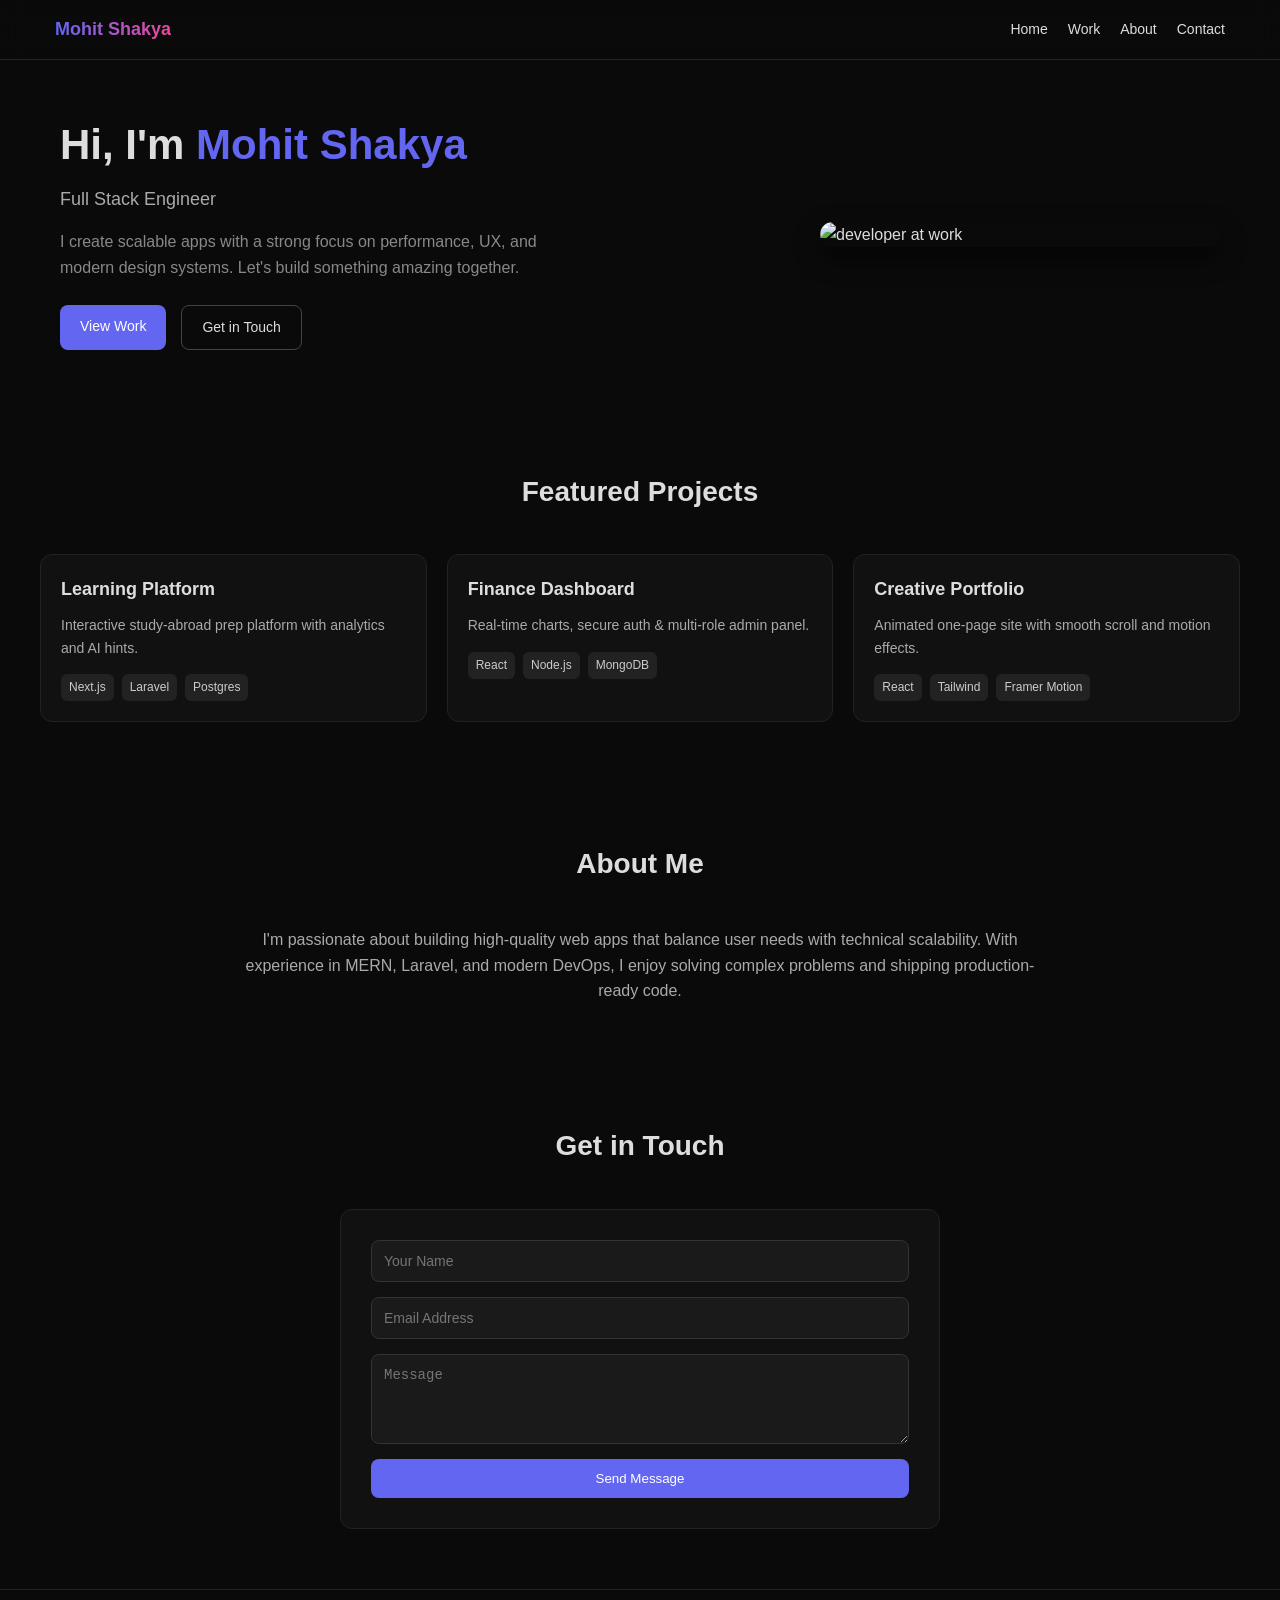
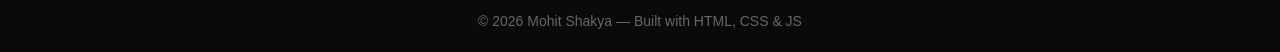
==== index.html @ fa5fdf5f "Create index.html" ====
<!DOCTYPE html>
<html lang="en">
<head>
  <meta charset="UTF-8">
  <meta name="viewport" content="width=device-width, initial-scale=1.0">
  <title>Mohit Shakya | Full Stack Engineer</title>
  <style>
    /* Reset */
    * { margin: 0; padding: 0; box-sizing: border-box; }

    body {
      font-family: Arial, sans-serif;
      background: #0a0a0a;
      color: #ddd;
      line-height: 1.6;
    }

    a { text-decoration: none; color: inherit; }
    img { max-width: 100%; display: block; }

    /* Navbar */
    header {
      position: sticky;
      top: 0;
      z-index: 50;
      background: rgba(10,10,10,0.9);
      border-bottom: 1px solid #222;
      backdrop-filter: blur(10px);
    }

    header .container {
      max-width: 1200px;
      margin: auto;
      display: flex;
      justify-content: space-between;
      align-items: center;
      padding: 15px;
    }

    .logo {
      font-weight: bold;
      font-size: 18px;
      background: linear-gradient(to right, #6366f1, #ec4899);
      -webkit-background-clip: text;
      -webkit-text-fill-color: transparent;
    }

    nav {
      display: flex;
      gap: 20px;
    }

    nav a {
      font-size: 14px;
      transition: color 0.3s;
    }
    nav a:hover { color: #6366f1; }

    /* Hero */
    .hero {
      max-width: 1200px;
      margin: auto;
      padding: 60px 20px;
      display: flex;
      flex-wrap: wrap;
      align-items: center;
      gap: 40px;
    }

    .hero-text { flex: 1; }
    .hero-text h1 {
      font-size: 42px;
      font-weight: 800;
      line-height: 1.2;
    }
    .hero-text h1 span { color: #6366f1; }
    .hero-text p.role { margin-top: 15px; font-size: 18px; color: #aaa; }
    .hero-text p.desc { margin-top: 15px; color: #888; max-width: 500px; }

    .hero-text .btns { margin-top: 25px; display: flex; gap: 15px; }
    .btn {
      padding: 10px 20px;
      border-radius: 8px;
      font-size: 14px;
      cursor: pointer;
      transition: 0.3s;
    }
    .btn-primary {
      background: #6366f1;
      color: #fff;
      border: none;
    }
    .btn-primary:hover { background: #4f46e5; }
    .btn-outline {
      border: 1px solid #444;
      background: transparent;
      color: #ddd;
    }
    .btn-outline:hover { background: #222; }

    .hero img {
      flex: 1;
      border-radius: 20px;
      box-shadow: 0 10px 25px rgba(0,0,0,0.6);
      max-width: 400px;
      margin: auto;
    }

    /* Work */
    section { padding: 60px 20px; }
    .section-title {
      font-size: 28px;
      font-weight: bold;
      margin-bottom: 40px;
      text-align: center;
    }
    .projects {
      max-width: 1200px;
      margin: auto;
      display: grid;
      grid-template-columns: repeat(auto-fit,minmax(280px,1fr));
      gap: 20px;
    }
    .project {
      background: #111;
      padding: 20px;
      border-radius: 12px;
      border: 1px solid #222;
      transition: transform 0.3s, box-shadow 0.3s;
    }
    .project:hover {
      transform: translateY(-5px);
      box-shadow: 0 8px 20px rgba(0,0,0,0.5);
    }
    .project h3 { font-size: 18px; margin-bottom: 10px; }
    .project p { font-size: 14px; color: #aaa; }
    .tags {
      margin-top: 15px;
      display: flex;
      flex-wrap: wrap;
      gap: 8px;
    }
    .tag {
      font-size: 12px;
      padding: 4px 8px;
      background: #222;
      border-radius: 6px;
      color: #ccc;
    }

    /* About */
    .about {
      max-width: 800px;
      margin: auto;
      text-align: center;
    }
    .about p { color: #aaa; }

    /* Contact */
    .contact {
      max-width: 600px;
      margin: auto;
    }
    form {
      background: #111;
      padding: 30px;
      border-radius: 12px;
      border: 1px solid #222;
      display: grid;
      gap: 15px;
    }
    input, textarea {
      padding: 12px;
      border-radius: 8px;
      border: 1px solid #333;
      background: #1a1a1a;
      color: #ddd;
      font-size: 14px;
    }
    button[type="submit"] {
      background: #6366f1;
      color: #fff;
      padding: 12px;
      border: none;
      border-radius: 8px;
      cursor: pointer;
      transition: background 0.3s;
    }
    button[type="submit"]:hover { background: #4f46e5; }

    /* Footer */
    footer {
      text-align: center;
      padding: 20px;
      border-top: 1px solid #222;
      color: #666;
      font-size: 14px;
    }
  </style>
</head>
<body>

  <!-- Navbar -->
  <header>
    <div class="container">
      <div class="logo">Mohit Shakya</div>
      <nav>
        <a href="#home">Home</a>
        <a href="#work">Work</a>
        <a href="#about">About</a>
        <a href="#contact">Contact</a>
      </nav>
    </div>
  </header>

  <!-- Hero -->
  <section class="hero" id="home">
    <div class="hero-text">
      <h1>Hi, I'm <span>Mohit Shakya</span></h1>
      <p class="role">Full Stack Engineer</p>
      <p class="desc">I create scalable apps with a strong focus on performance, UX, and modern design systems. Let's build something amazing together.</p>
      <div class="btns">
        <a href="#work" class="btn btn-primary">View Work</a>
        <a href="#contact" class="btn btn-outline">Get in Touch</a>
      </div>
    </div>
    <img src="https://images.unsplash.com/photo-1581091012184-5c3d3e9f3f9a?auto=format&fit=crop&w=800&q=60" alt="developer at work">
  </section>

  <!-- Work -->
  <section id="work">
    <h2 class="section-title">Featured Projects</h2>
    <div class="projects">
      <div class="project">
        <h3>Learning Platform</h3>
        <p>Interactive study-abroad prep platform with analytics and AI hints.</p>
        <div class="tags">
          <span class="tag">Next.js</span>
          <span class="tag">Laravel</span>
          <span class="tag">Postgres</span>
        </div>
      </div>
      <div class="project">
        <h3>Finance Dashboard</h3>
        <p>Real-time charts, secure auth & multi-role admin panel.</p>
        <div class="tags">
          <span class="tag">React</span>
          <span class="tag">Node.js</span>
          <span class="tag">MongoDB</span>
        </div>
      </div>
      <div class="project">
        <h3>Creative Portfolio</h3>
        <p>Animated one-page site with smooth scroll and motion effects.</p>
        <div class="tags">
          <span class="tag">React</span>
          <span class="tag">Tailwind</span>
          <span class="tag">Framer Motion</span>
        </div>
      </div>
    </div>
  </section>

  <!-- About -->
  <section id="about">
    <h2 class="section-title">About Me</h2>
    <div class="about">
      <p>I'm passionate about building high-quality web apps that balance user needs with technical scalability. With experience in MERN, Laravel, and modern DevOps, I enjoy solving complex problems and shipping production-ready code.</p>
    </div>
  </section>

  <!-- Contact -->
  <section id="contact">
    <h2 class="section-title">Get in Touch</h2>
    <div class="contact">
      <form onsubmit="submitForm(event)">
        <input type="text" placeholder="Your Name" required>
        <input type="email" placeholder="Email Address" required>
        <textarea rows="4" placeholder="Message" required></textarea>
        <button type="submit">Send Message</button>
      </form>
    </div>
  </section>

  <!-- Footer -->
  <footer>
    © <span id="year"></span> Mohit Shakya — Built with HTML, CSS & JS
  </footer>

  <script>
    document.getElementById("year").textContent = new Date().getFullYear();

    function submitForm(e) {
      e.preventDefault();
      alert("Submitted (replace with backend API)");
    }
  </script>
</body>
</html>
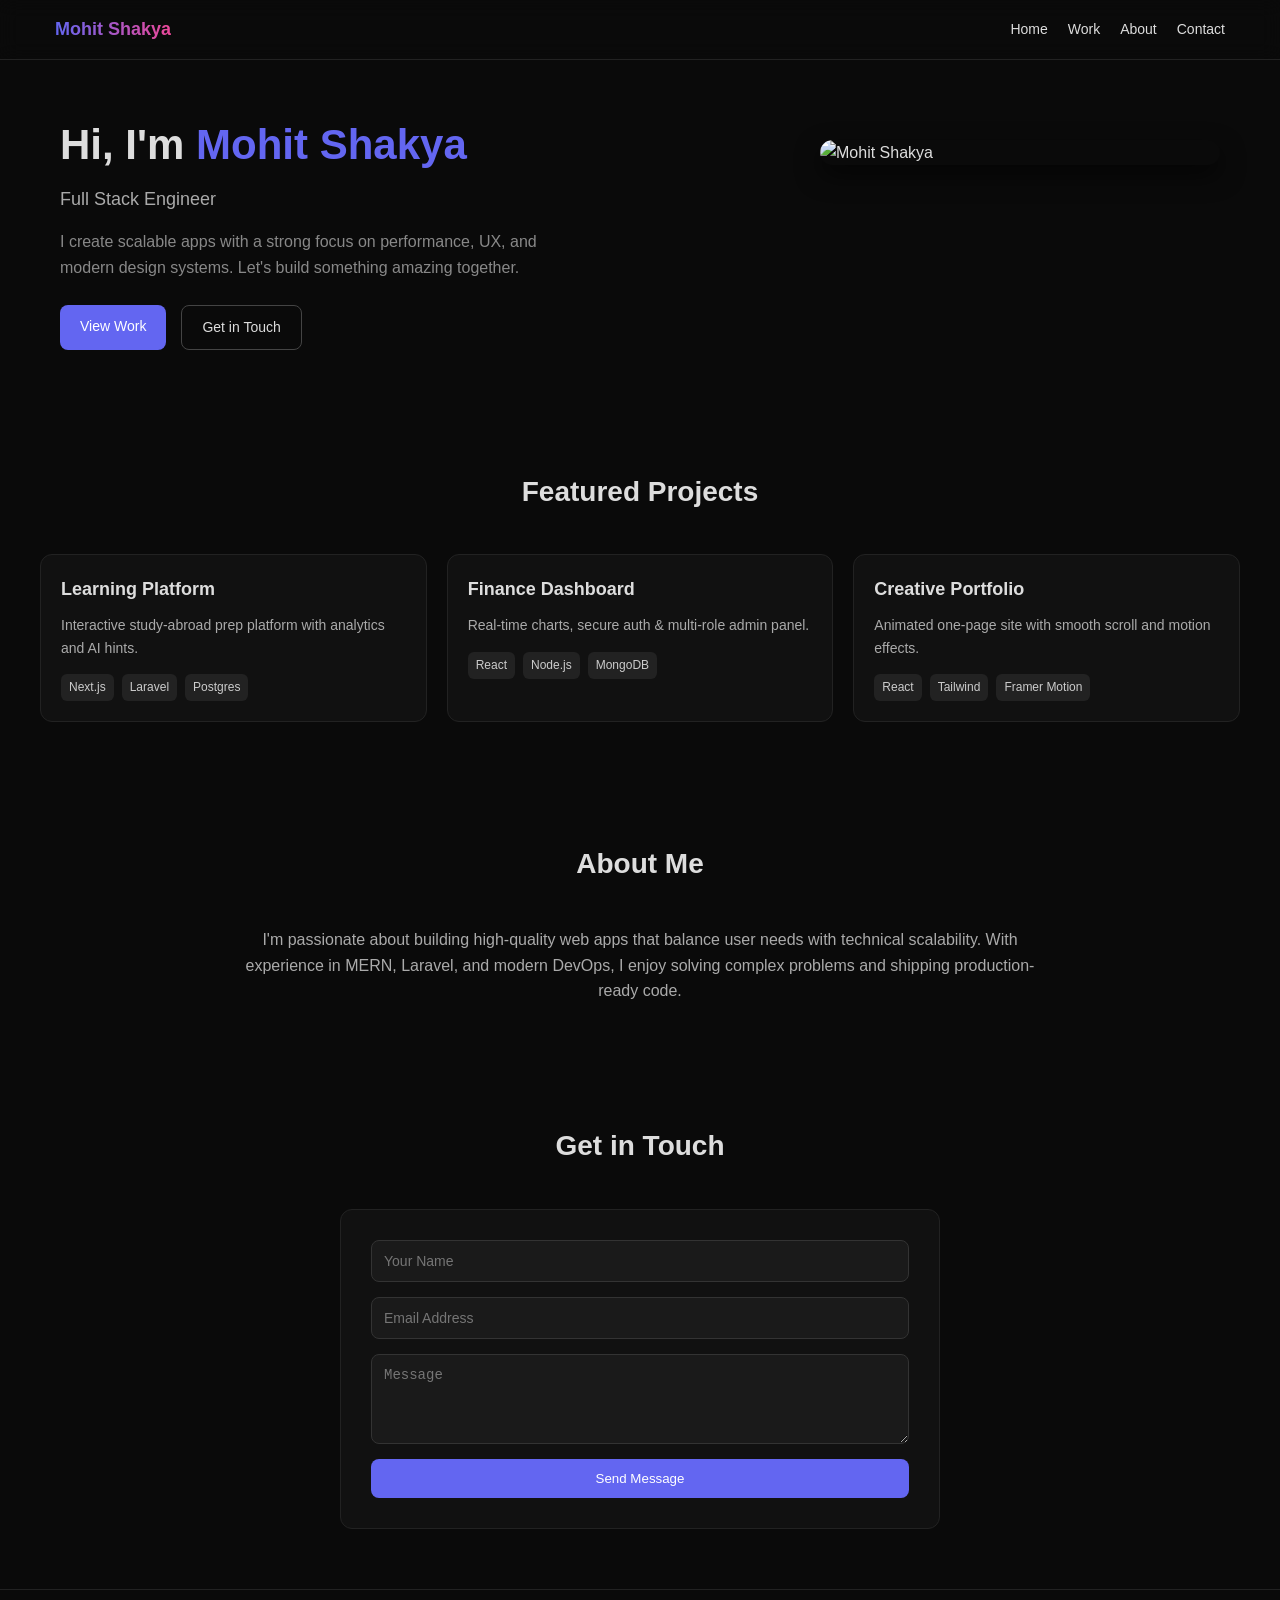
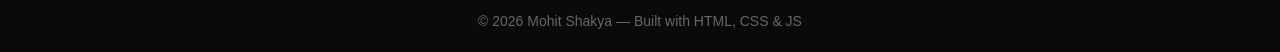
==== commit d8c4f106: "Update index.html" ====
--- a/index.html
+++ b/index.html
@@ -224,7 +224,9 @@
         <a href="#contact" class="btn btn-outline">Get in Touch</a>
       </div>
     </div>
-    <img src="https://images.unsplash.com/photo-1581091012184-5c3d3e9f3f9a?auto=format&fit=crop&w=800&q=60" alt="developer at work">
+    <img src="https://raw.githubusercontent.com/mohit2892/Mohit-protfolio/main/profile.jpg" alt="Mohit Shakya" 
+      style="width: 200px; border-radius: 100px; margin-top: 20px;"
+    />  
   </section>
 
   <!-- Work -->
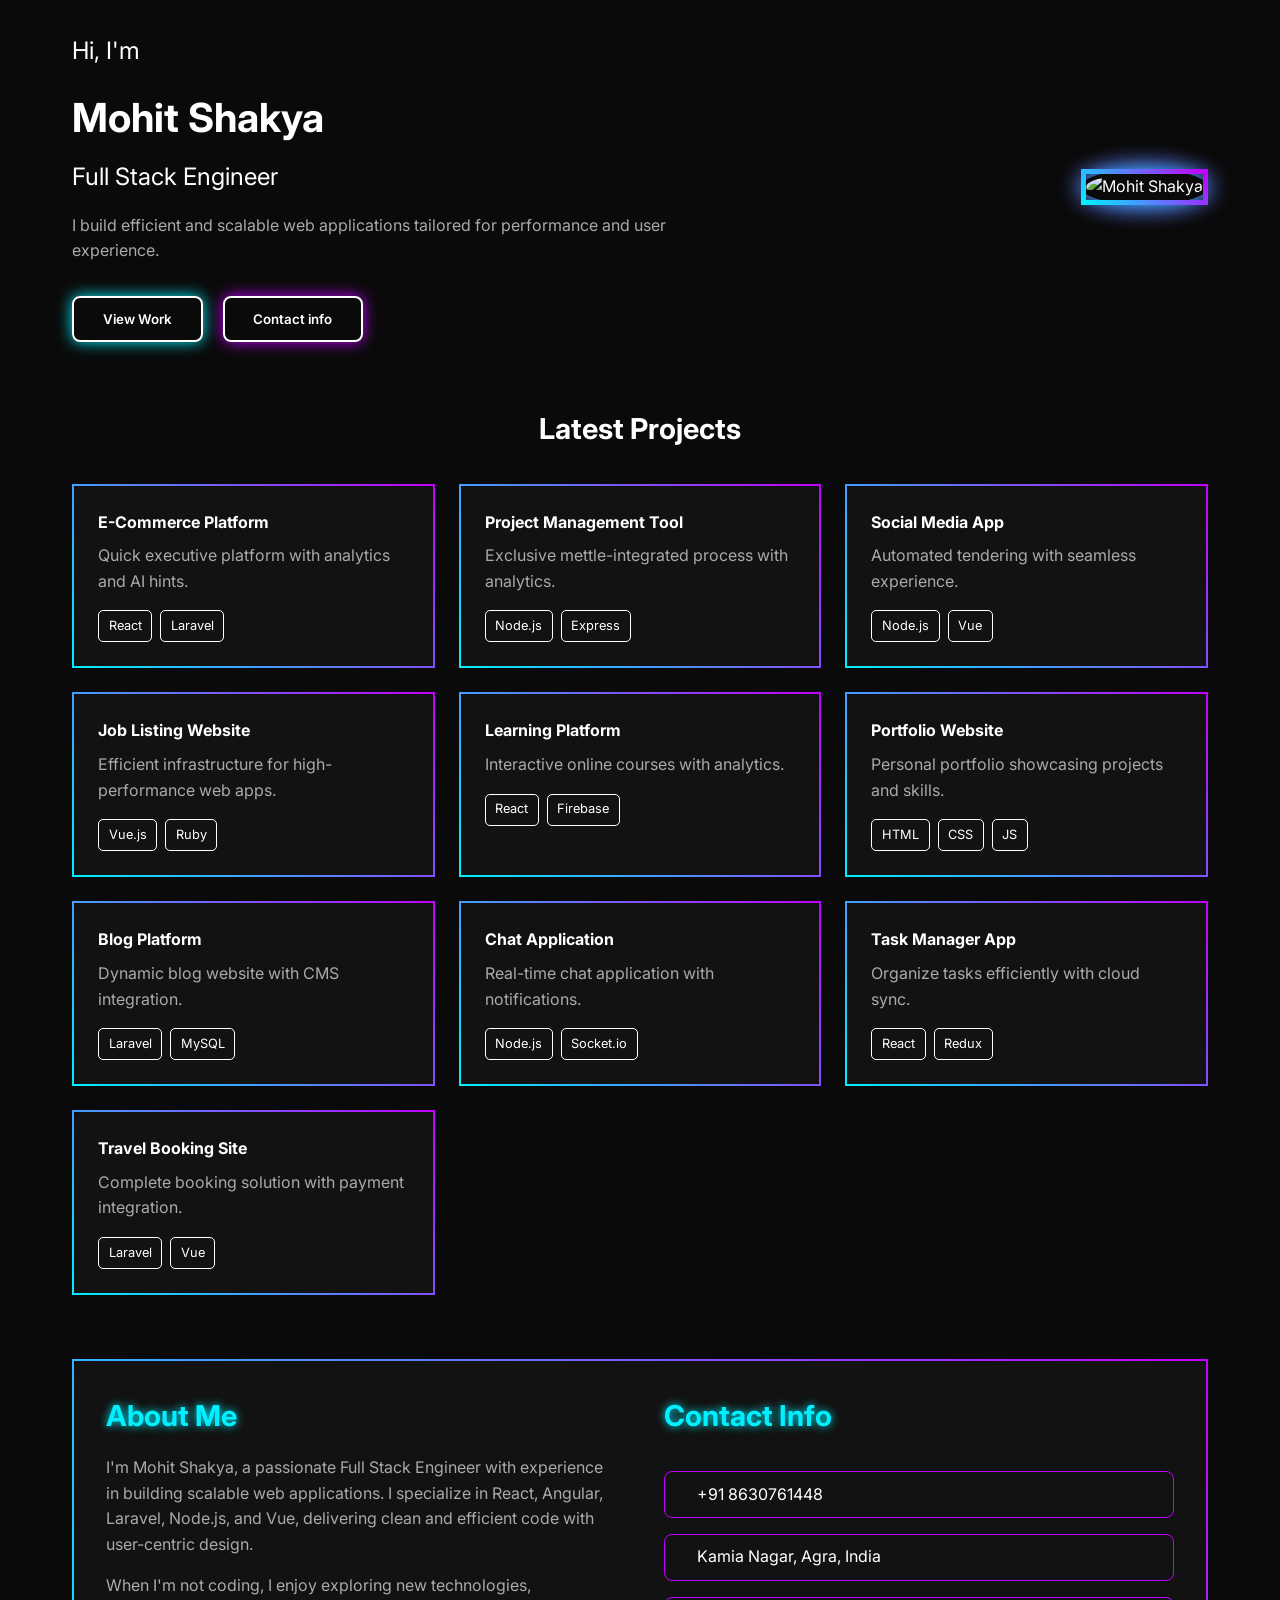
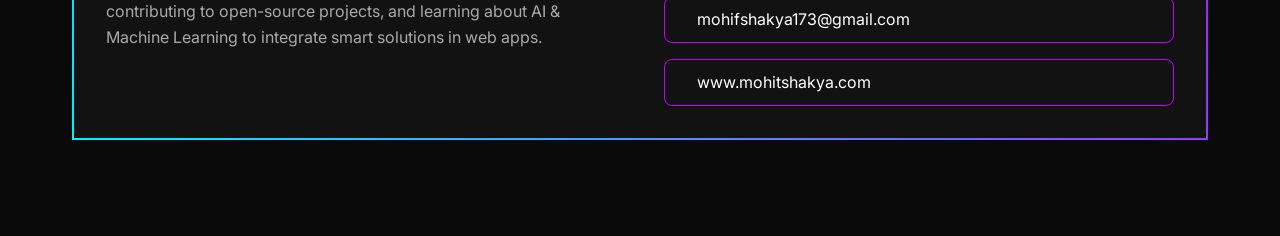
==== commit c6d06d6d: "improve my profileindex.html" ====
--- a/index.html
+++ b/index.html
@@ -1,301 +1,344 @@
 <!DOCTYPE html>
 <html lang="en">
+
 <head>
-  <meta charset="UTF-8">
-  <meta name="viewport" content="width=device-width, initial-scale=1.0">
-  <title>Mohit Shakya | Full Stack Engineer</title>
-  <style>
-    /* Reset */
-    * { margin: 0; padding: 0; box-sizing: border-box; }
-
-    body {
-      font-family: Arial, sans-serif;
-      background: #0a0a0a;
-      color: #ddd;
-      line-height: 1.6;
-    }
-
-    a { text-decoration: none; color: inherit; }
-    img { max-width: 100%; display: block; }
-
-    /* Navbar */
-    header {
-      position: sticky;
-      top: 0;
-      z-index: 50;
-      background: rgba(10,10,10,0.9);
-      border-bottom: 1px solid #222;
-      backdrop-filter: blur(10px);
-    }
-
-    header .container {
-      max-width: 1200px;
-      margin: auto;
-      display: flex;
-      justify-content: space-between;
-      align-items: center;
-      padding: 15px;
-    }
-
-    .logo {
-      font-weight: bold;
-      font-size: 18px;
-      background: linear-gradient(to right, #6366f1, #ec4899);
-      -webkit-background-clip: text;
-      -webkit-text-fill-color: transparent;
-    }
-
-    nav {
-      display: flex;
-      gap: 20px;
-    }
-
-    nav a {
-      font-size: 14px;
-      transition: color 0.3s;
-    }
-    nav a:hover { color: #6366f1; }
-
-    /* Hero */
-    .hero {
-      max-width: 1200px;
-      margin: auto;
-      padding: 60px 20px;
-      display: flex;
-      flex-wrap: wrap;
-      align-items: center;
-      gap: 40px;
-    }
-
-    .hero-text { flex: 1; }
-    .hero-text h1 {
-      font-size: 42px;
-      font-weight: 800;
-      line-height: 1.2;
-    }
-    .hero-text h1 span { color: #6366f1; }
-    .hero-text p.role { margin-top: 15px; font-size: 18px; color: #aaa; }
-    .hero-text p.desc { margin-top: 15px; color: #888; max-width: 500px; }
-
-    .hero-text .btns { margin-top: 25px; display: flex; gap: 15px; }
-    .btn {
-      padding: 10px 20px;
-      border-radius: 8px;
-      font-size: 14px;
-      cursor: pointer;
-      transition: 0.3s;
-    }
-    .btn-primary {
-      background: #6366f1;
-      color: #fff;
-      border: none;
-    }
-    .btn-primary:hover { background: #4f46e5; }
-    .btn-outline {
-      border: 1px solid #444;
-      background: transparent;
-      color: #ddd;
-    }
-    .btn-outline:hover { background: #222; }
-
-    .hero img {
-      flex: 1;
-      border-radius: 20px;
-      box-shadow: 0 10px 25px rgba(0,0,0,0.6);
-      max-width: 400px;
-      margin: auto;
-    }
-
-    /* Work */
-    section { padding: 60px 20px; }
-    .section-title {
-      font-size: 28px;
-      font-weight: bold;
-      margin-bottom: 40px;
-      text-align: center;
-    }
-    .projects {
-      max-width: 1200px;
-      margin: auto;
-      display: grid;
-      grid-template-columns: repeat(auto-fit,minmax(280px,1fr));
-      gap: 20px;
-    }
-    .project {
-      background: #111;
-      padding: 20px;
-      border-radius: 12px;
-      border: 1px solid #222;
-      transition: transform 0.3s, box-shadow 0.3s;
-    }
-    .project:hover {
-      transform: translateY(-5px);
-      box-shadow: 0 8px 20px rgba(0,0,0,0.5);
-    }
-    .project h3 { font-size: 18px; margin-bottom: 10px; }
-    .project p { font-size: 14px; color: #aaa; }
-    .tags {
-      margin-top: 15px;
-      display: flex;
-      flex-wrap: wrap;
-      gap: 8px;
-    }
-    .tag {
-      font-size: 12px;
-      padding: 4px 8px;
-      background: #222;
-      border-radius: 6px;
-      color: #ccc;
-    }
-
-    /* About */
-    .about {
-      max-width: 800px;
-      margin: auto;
-      text-align: center;
-    }
-    .about p { color: #aaa; }
-
-    /* Contact */
-    .contact {
-      max-width: 600px;
-      margin: auto;
-    }
-    form {
-      background: #111;
-      padding: 30px;
-      border-radius: 12px;
-      border: 1px solid #222;
-      display: grid;
-      gap: 15px;
-    }
-    input, textarea {
-      padding: 12px;
-      border-radius: 8px;
-      border: 1px solid #333;
-      background: #1a1a1a;
-      color: #ddd;
-      font-size: 14px;
-    }
-    button[type="submit"] {
-      background: #6366f1;
-      color: #fff;
-      padding: 12px;
-      border: none;
-      border-radius: 8px;
-      cursor: pointer;
-      transition: background 0.3s;
-    }
-    button[type="submit"]:hover { background: #4f46e5; }
-
-    /* Footer */
-    footer {
-      text-align: center;
-      padding: 20px;
-      border-top: 1px solid #222;
-      color: #666;
-      font-size: 14px;
-    }
-  </style>
+    <meta charset="UTF-8">
+    <meta name="viewport" content="width=device-width, initial-scale=1.0">
+    <title>Mohit Shakya | Portfolio</title>
+    <link href="https://fonts.googleapis.com/css2?family=Inter:wght@400;600;700&display=swap" rel="stylesheet">
+    <style>
+        :root {
+            --neon-blue: #00f0ff;
+            --neon-purple: #c200ff;
+            --bg-color: #0a0a0a;
+            --text-color: #fff;
+        }
+
+        * {
+            margin: 0;
+            padding: 0;
+            box-sizing: border-box;
+            font-family: 'Inter', sans-serif;
+        }
+
+        body {
+            background-color: var(--bg-color);
+            color: var(--text-color);
+            line-height: 1.6;
+        }
+
+        a {
+            text-decoration: none;
+            color: inherit;
+        }
+
+        button {
+            cursor: pointer;
+        }
+
+        .container {
+            max-width: 1200px;
+            margin: auto;
+            padding: 2rem;
+        }
+
+        /* Hero Section */
+        .hero {
+            display: flex;
+            flex-wrap: wrap;
+            align-items: center;
+            justify-content: space-between;
+            margin-bottom: 4rem;
+        }
+
+        .hero-text {
+            max-width: 600px;
+        }
+
+        .hero-text h1 {
+            font-size: 2.5rem;
+            margin-bottom: 0.5rem;
+        }
+
+        .hero-text h2 {
+            font-size: 1.5rem;
+            font-weight: 400;
+            margin-bottom: 1rem;
+        }
+
+        .hero-text p {
+            margin-bottom: 2rem;
+            color: #aaa;
+        }
+
+        .hero-buttons button {
+            padding: 0.8rem 1.8rem;
+            margin-right: 1rem;
+            border: 2px solid;
+            border-radius: 8px;
+            font-weight: 600;
+            background: transparent;
+            color: #fff;
+            transition: 0.3s;
+        }
+
+        .hero-buttons button:hover {
+            transform: scale(1.05);
+        }
+
+        .btn-work {
+            border-color: var(--neon-blue);
+            box-shadow: 0 0 15px var(--neon-blue);
+        }
+
+        .btn-contact {
+            border-color: var(--neon-purple);
+            box-shadow: 0 0 15px var(--neon-purple);
+        }
+
+        .hero-img img {
+            width: 250px;
+            height: 250px;
+            border-radius: 50%;
+            border: 5px solid;
+            border-image: linear-gradient(45deg, var(--neon-blue), var(--neon-purple)) 1;
+            box-shadow: 0 0 25px var(--neon-blue), 0 0 25px var(--neon-purple);
+        }
+
+        /* Projects Section */
+        .projects {
+            margin-bottom: 4rem;
+        }
+
+        .projects h3 {
+            font-size: 1.8rem;
+            margin-bottom: 2rem;
+            text-align: center;
+        }
+
+        .project-cards {
+            display: grid;
+            grid-template-columns: repeat(auto-fit, minmax(280px, 1fr));
+            gap: 1.5rem;
+        }
+
+        .project-card {
+            border: 2px solid;
+            border-image: linear-gradient(45deg, var(--neon-blue), var(--neon-purple)) 1;
+            padding: 1.5rem;
+            border-radius: 12px;
+            transition: 0.3s;
+            background: rgba(255, 255, 255, 0.03);
+        }
+
+        .project-card:hover {
+            transform: translateY(-5px);
+            box-shadow: 0 0 20px var(--neon-blue), 0 0 20px var(--neon-purple);
+        }
+
+        .project-card h4 {
+            margin-bottom: 0.5rem;
+        }
+
+        .project-card p {
+            margin-bottom: 1rem;
+            color: #aaa;
+        }
+
+        .tech-tags {
+            display: flex;
+            flex-wrap: wrap;
+            gap: 0.5rem;
+        }
+
+        .tech-tag {
+            border: 1px solid #fff;
+            padding: 0.3rem 0.6rem;
+            border-radius: 5px;
+            font-size: 0.8rem;
+            color: #fff;
+        }
+
+        .about { 
+    display: flex; 
+    flex-wrap: wrap; 
+    gap: 3rem; 
+    margin-bottom: 4rem; 
+    padding: 2rem; 
+    background: rgba(255,255,255,0.03); 
+    border-radius: 15px; 
+    border: 2px solid; 
+    border-image: linear-gradient(45deg, var(--neon-blue), var(--neon-purple)) 1;
+}
+
+.about-text, .contact-info { 
+    flex: 1; 
+    min-width: 300px; 
+}
+
+.about-text h3, .contact-info h3 { 
+    font-size: 1.8rem; 
+    margin-bottom: 1rem; 
+    color: var(--neon-blue); 
+    text-shadow: 0 0 8px var(--neon-blue); 
+}
+
+.about-text p { 
+    color: #aaa; 
+    margin-bottom: 1rem; 
+}
+
+.contact-info { 
+    display: flex; 
+    flex-direction: column; 
+    gap: 1rem; 
+}
+
+.contact-item { 
+    display: flex; 
+    align-items: center; 
+    gap: 1rem; 
+    padding: 0.6rem 1rem; 
+    border: 1px solid var(--neon-purple); 
+    border-radius: 8px; 
+    transition: 0.3s; 
+    color: #fff;
+}
+
+.contact-item i { 
+    font-size: 1.2rem; 
+    color: var(--neon-purple); 
+}
+
+.contact-item:hover { 
+    transform: scale(1.05); 
+    box-shadow: 0 0 10px var(--neon-purple); 
+}
+
+@media(max-width: 768px) {
+    .about { flex-direction: column; text-align: center; }
+    .contact-info { align-items: center; }
+    .contact-item { justify-content: center; }
+}
+
+        @media(max-width: 768px) {
+            .hero {
+                flex-direction: column;
+                text-align: center;
+            }
+
+            .hero-img {
+                margin-top: 2rem;
+            }
+        }
+    </style>
+    <script src="https://kit.fontawesome.com/a076d05399.js" crossorigin="anonymous"></script>
 </head>
+
 <body>
-
-  <!-- Navbar -->
-  <header>
     <div class="container">
-      <div class="logo">Mohit Shakya</div>
-      <nav>
-        <a href="#home">Home</a>
-        <a href="#work">Work</a>
-        <a href="#about">About</a>
-        <a href="#contact">Contact</a>
-      </nav>
+        <!-- Hero -->
+        <section class="hero">
+            <div class="hero-text">
+                <h2>Hi, I'm</h2>
+                <h1>Mohit Shakya</h1>
+                <h2>Full Stack Engineer</h2>
+                <p>I build efficient and scalable web applications tailored for performance and user experience.</p>
+                <div class="hero-buttons">
+                <a href="#projects"><button class="btn-work">View Work</button></a>
+                <a href="#contact"><button class="btn-contact">Contact info</button></a>
+            </div>
+            </div>
+            <div class="hero-img">
+                <img src="https://raw.githubusercontent.com/mohit2892/Mohit-protfolio/main/profile.jpg" alt="Mohit Shakya">
+            </div>
+        </section>
+
+        <!-- Projects -->
+        <section id="projects" class="projects">
+            <h3>Latest Projects</h3>
+            <div class="project-cards">
+                <div class="project-card">
+                    <h4>E-Commerce Platform</h4>
+                    <p>Quick executive platform with analytics and AI hints.</p>
+                    <div class="tech-tags"><span class="tech-tag">React</span><span class="tech-tag">Laravel</span>
+                    </div>
+                </div>
+                <div class="project-card">
+                    <h4>Project Management Tool</h4>
+                    <p>Exclusive mettle-integrated process with analytics.</p>
+                    <div class="tech-tags"><span class="tech-tag">Node.js</span><span class="tech-tag">Express</span>
+                    </div>
+                </div>
+                <div class="project-card">
+                    <h4>Social Media App</h4>
+                    <p>Automated tendering with seamless experience.</p>
+                    <div class="tech-tags"><span class="tech-tag">Node.js</span><span class="tech-tag">Vue</span></div>
+                </div>
+                <div class="project-card">
+                    <h4>Job Listing Website</h4>
+                    <p>Efficient infrastructure for high-performance web apps.</p>
+                    <div class="tech-tags"><span class="tech-tag">Vue.js</span><span class="tech-tag">Ruby</span></div>
+                </div>
+                <div class="project-card">
+                    <h4>Learning Platform</h4>
+                    <p>Interactive online courses with analytics.</p>
+                    <div class="tech-tags"><span class="tech-tag">React</span><span class="tech-tag">Firebase</span>
+                    </div>
+                </div>
+                <div class="project-card">
+                    <h4>Portfolio Website</h4>
+                    <p>Personal portfolio showcasing projects and skills.</p>
+                    <div class="tech-tags"><span class="tech-tag">HTML</span><span class="tech-tag">CSS</span><span
+                            class="tech-tag">JS</span></div>
+                </div>
+                <div class="project-card">
+                    <h4>Blog Platform</h4>
+                    <p>Dynamic blog website with CMS integration.</p>
+                    <div class="tech-tags"><span class="tech-tag">Laravel</span><span class="tech-tag">MySQL</span>
+                    </div>
+                </div>
+                <div class="project-card">
+                    <h4>Chat Application</h4>
+                    <p>Real-time chat application with notifications.</p>
+                    <div class="tech-tags"><span class="tech-tag">Node.js</span><span class="tech-tag">Socket.io</span>
+                    </div>
+                </div>
+                <div class="project-card">
+                    <h4>Task Manager App</h4>
+                    <p>Organize tasks efficiently with cloud sync.</p>
+                    <div class="tech-tags"><span class="tech-tag">React</span><span class="tech-tag">Redux</span></div>
+                </div>
+                <div class="project-card">
+                    <h4>Travel Booking Site</h4>
+                    <p>Complete booking solution with payment integration.</p>
+                    <div class="tech-tags"><span class="tech-tag">Laravel</span><span class="tech-tag">Vue</span></div>
+                </div>
+            </div>
+        </section>
+
+        <!-- About -->
+        <!-- About Section -->
+        <section class="about">
+            <div class="about-text">
+                <h3>About Me</h3>
+                <p>I'm Mohit Shakya, a passionate Full Stack Engineer with experience in building scalable web
+                    applications. I specialize in React, Angular, Laravel, Node.js, and Vue, delivering clean and
+                    efficient code with user-centric design.</p>
+                <p>When I'm not coding, I enjoy exploring new technologies, contributing to open-source projects, and
+                    learning about AI & Machine Learning to integrate smart solutions in web apps.</p>
+            </div>
+
+            <div id="contact" class="contact-info">
+                <h3>Contact Info</h3>
+                <div class="contact-item"><i class="fas fa-phone"></i> +91 8630761448</div>
+                <div class="contact-item"><i class="fas fa-map-marker-alt"></i> Kamia Nagar, Agra, India</div>
+                <div class="contact-item"><i class="fas fa-envelope"></i> mohifshakya173@gmail.com</div>
+                <div class="contact-item"><i class="fas fa-globe"></i> www.mohitshakya.com</div>
+            </div>
+        </section>
+
     </div>
-  </header>
-
-  <!-- Hero -->
-  <section class="hero" id="home">
-    <div class="hero-text">
-      <h1>Hi, I'm <span>Mohit Shakya</span></h1>
-      <p class="role">Full Stack Engineer</p>
-      <p class="desc">I create scalable apps with a strong focus on performance, UX, and modern design systems. Let's build something amazing together.</p>
-      <div class="btns">
-        <a href="#work" class="btn btn-primary">View Work</a>
-        <a href="#contact" class="btn btn-outline">Get in Touch</a>
-      </div>
-    </div>
-    <img src="https://raw.githubusercontent.com/mohit2892/Mohit-protfolio/main/profile.jpg" alt="Mohit Shakya" 
-      style="width: 200px; border-radius: 100px; margin-top: 20px;"
-    />  
-  </section>
-
-  <!-- Work -->
-  <section id="work">
-    <h2 class="section-title">Featured Projects</h2>
-    <div class="projects">
-      <div class="project">
-        <h3>Learning Platform</h3>
-        <p>Interactive study-abroad prep platform with analytics and AI hints.</p>
-        <div class="tags">
-          <span class="tag">Next.js</span>
-          <span class="tag">Laravel</span>
-          <span class="tag">Postgres</span>
-        </div>
-      </div>
-      <div class="project">
-        <h3>Finance Dashboard</h3>
-        <p>Real-time charts, secure auth & multi-role admin panel.</p>
-        <div class="tags">
-          <span class="tag">React</span>
-          <span class="tag">Node.js</span>
-          <span class="tag">MongoDB</span>
-        </div>
-      </div>
-      <div class="project">
-        <h3>Creative Portfolio</h3>
-        <p>Animated one-page site with smooth scroll and motion effects.</p>
-        <div class="tags">
-          <span class="tag">React</span>
-          <span class="tag">Tailwind</span>
-          <span class="tag">Framer Motion</span>
-        </div>
-      </div>
-    </div>
-  </section>
-
-  <!-- About -->
-  <section id="about">
-    <h2 class="section-title">About Me</h2>
-    <div class="about">
-      <p>I'm passionate about building high-quality web apps that balance user needs with technical scalability. With experience in MERN, Laravel, and modern DevOps, I enjoy solving complex problems and shipping production-ready code.</p>
-    </div>
-  </section>
-
-  <!-- Contact -->
-  <section id="contact">
-    <h2 class="section-title">Get in Touch</h2>
-    <div class="contact">
-      <form onsubmit="submitForm(event)">
-        <input type="text" placeholder="Your Name" required>
-        <input type="email" placeholder="Email Address" required>
-        <textarea rows="4" placeholder="Message" required></textarea>
-        <button type="submit">Send Message</button>
-      </form>
-    </div>
-  </section>
-
-  <!-- Footer -->
-  <footer>
-    © <span id="year"></span> Mohit Shakya — Built with HTML, CSS & JS
-  </footer>
-
-  <script>
-    document.getElementById("year").textContent = new Date().getFullYear();
-
-    function submitForm(e) {
-      e.preventDefault();
-      alert("Submitted (replace with backend API)");
-    }
-  </script>
 </body>
+
 </html>
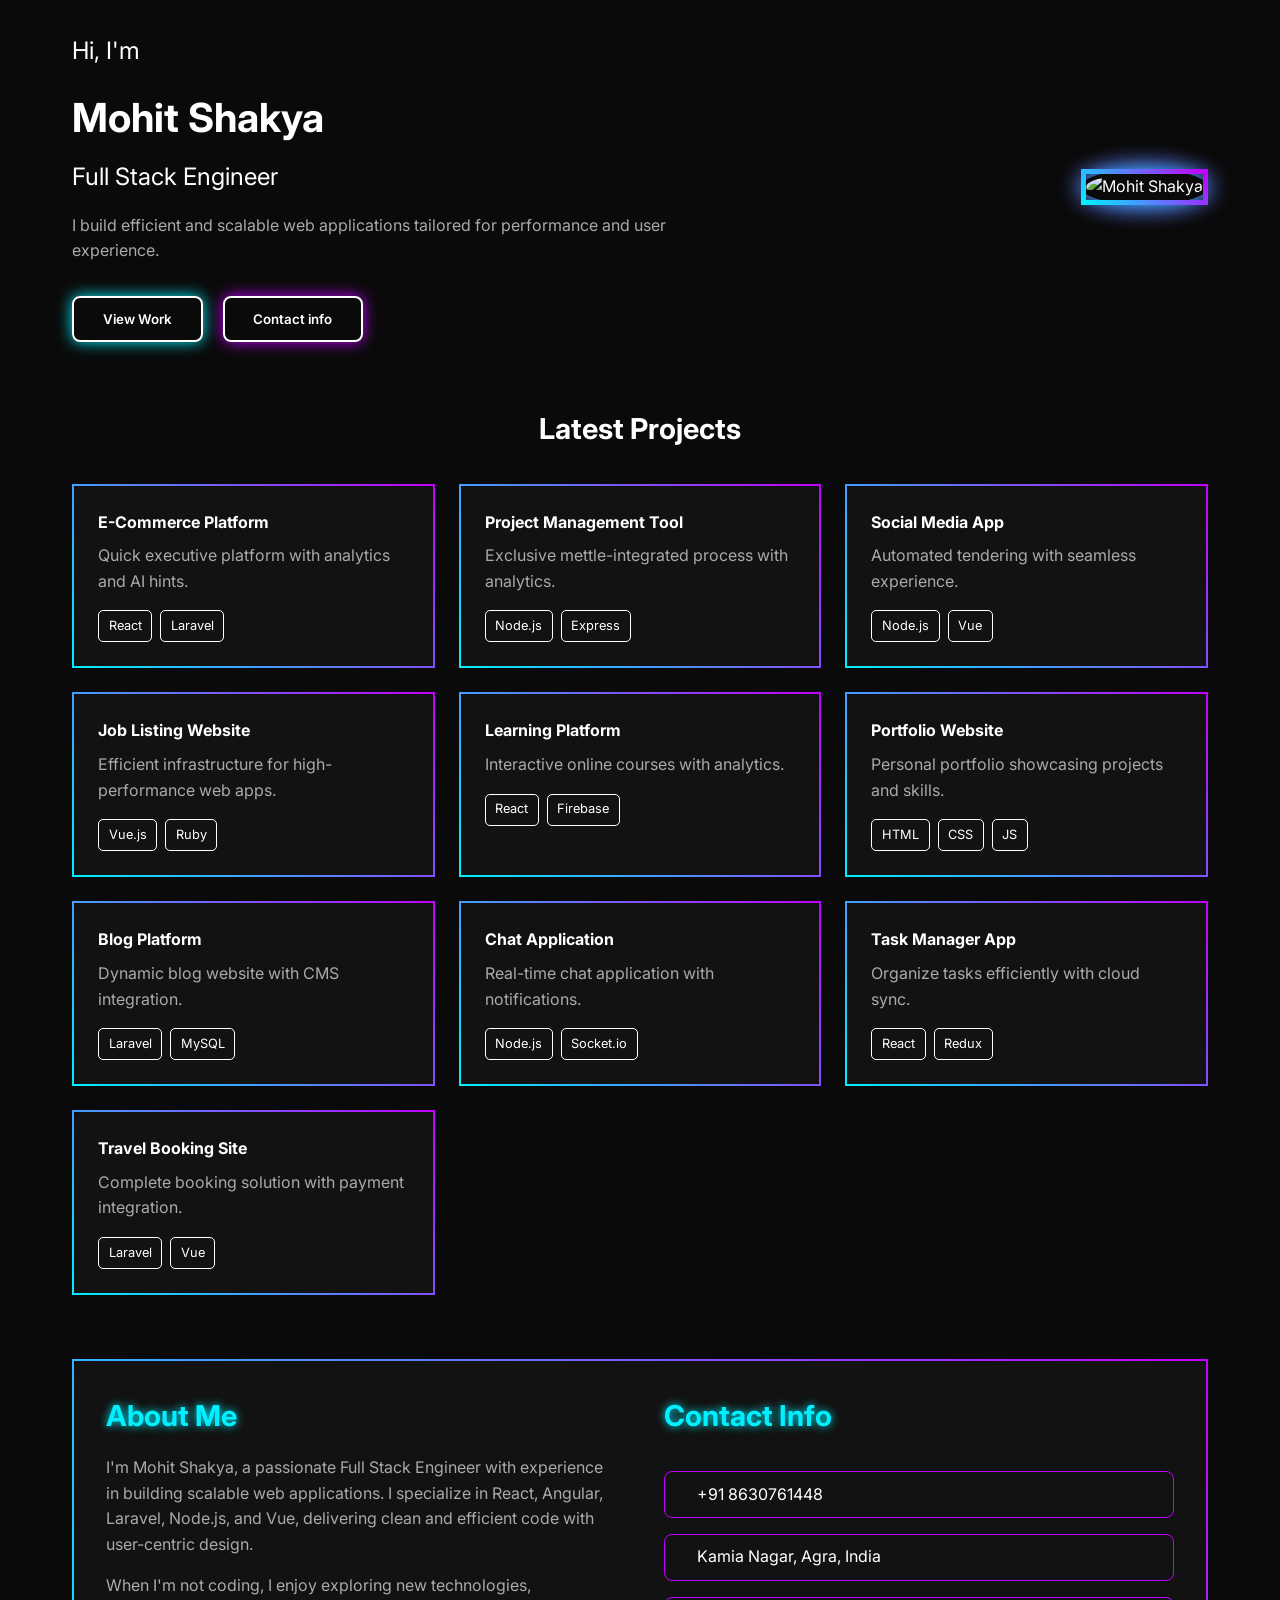
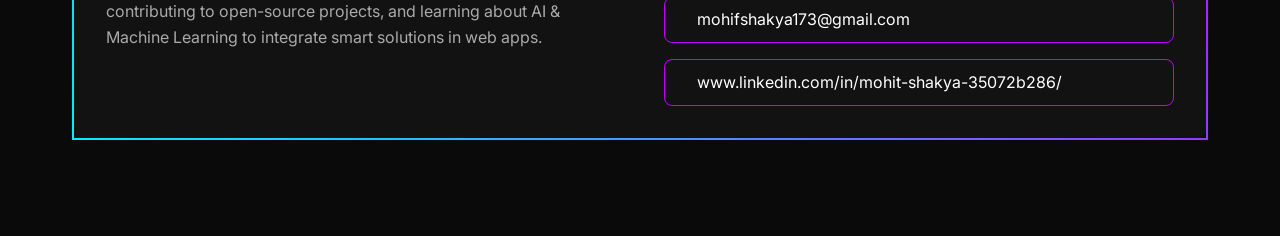
==== commit 26e449ed: "add linkden" ====
--- a/index.html
+++ b/index.html
@@ -334,7 +334,7 @@
                 <div class="contact-item"><i class="fas fa-phone"></i> +91 8630761448</div>
                 <div class="contact-item"><i class="fas fa-map-marker-alt"></i> Kamia Nagar, Agra, India</div>
                 <div class="contact-item"><i class="fas fa-envelope"></i> mohifshakya173@gmail.com</div>
-                <div class="contact-item"><i class="fas fa-globe"></i> www.mohitshakya.com</div>
+                <div class="contact-item"><i class="fas fa-globe"></i> www.linkedin.com/in/mohit-shakya-35072b286/</div>
             </div>
         </section>
 
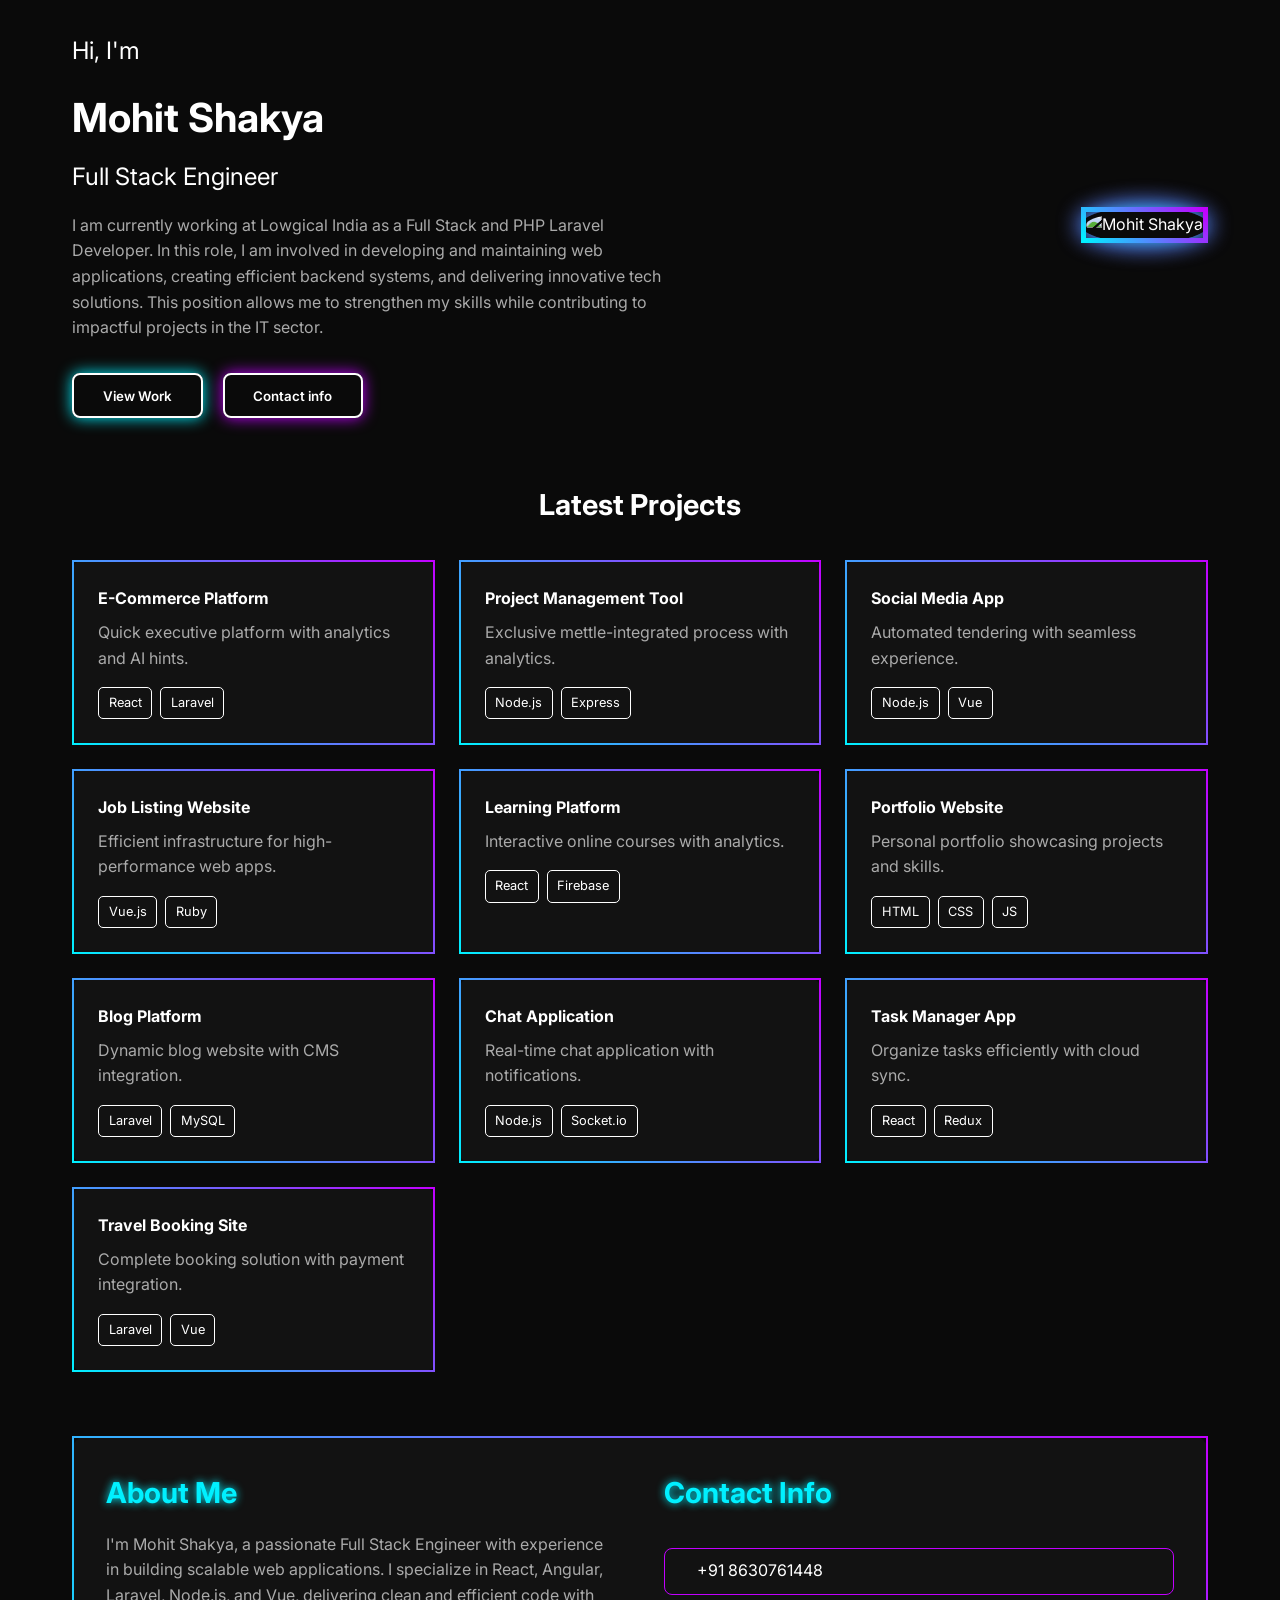
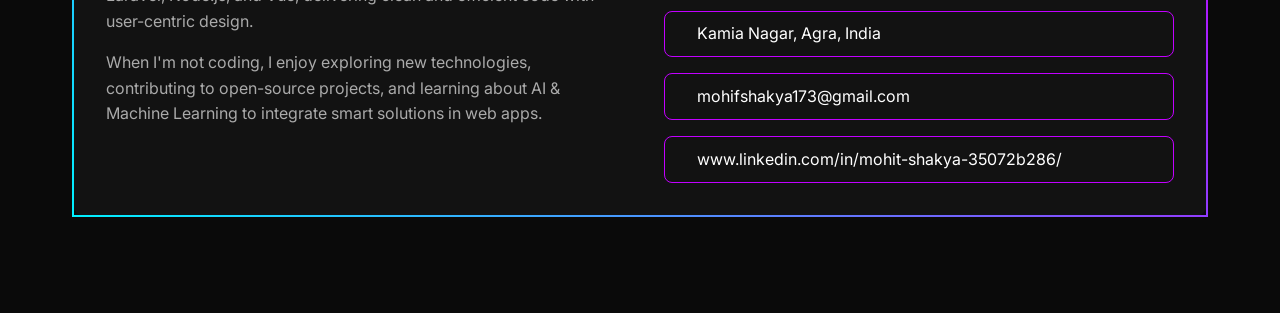
==== commit b90f4e03: "add discription" ====
--- a/index.html
+++ b/index.html
@@ -243,7 +243,7 @@
                 <h2>Hi, I'm</h2>
                 <h1>Mohit Shakya</h1>
                 <h2>Full Stack Engineer</h2>
-                <p>I build efficient and scalable web applications tailored for performance and user experience.</p>
+                <p>I am currently working at Lowgical India as a Full Stack and PHP Laravel Developer. In this role, I am involved in developing and maintaining web applications, creating efficient backend systems, and delivering innovative tech solutions. This position allows me to strengthen my skills while contributing to impactful projects in the IT sector.</p>
                 <div class="hero-buttons">
                 <a href="#projects"><button class="btn-work">View Work</button></a>
                 <a href="#contact"><button class="btn-contact">Contact info</button></a>
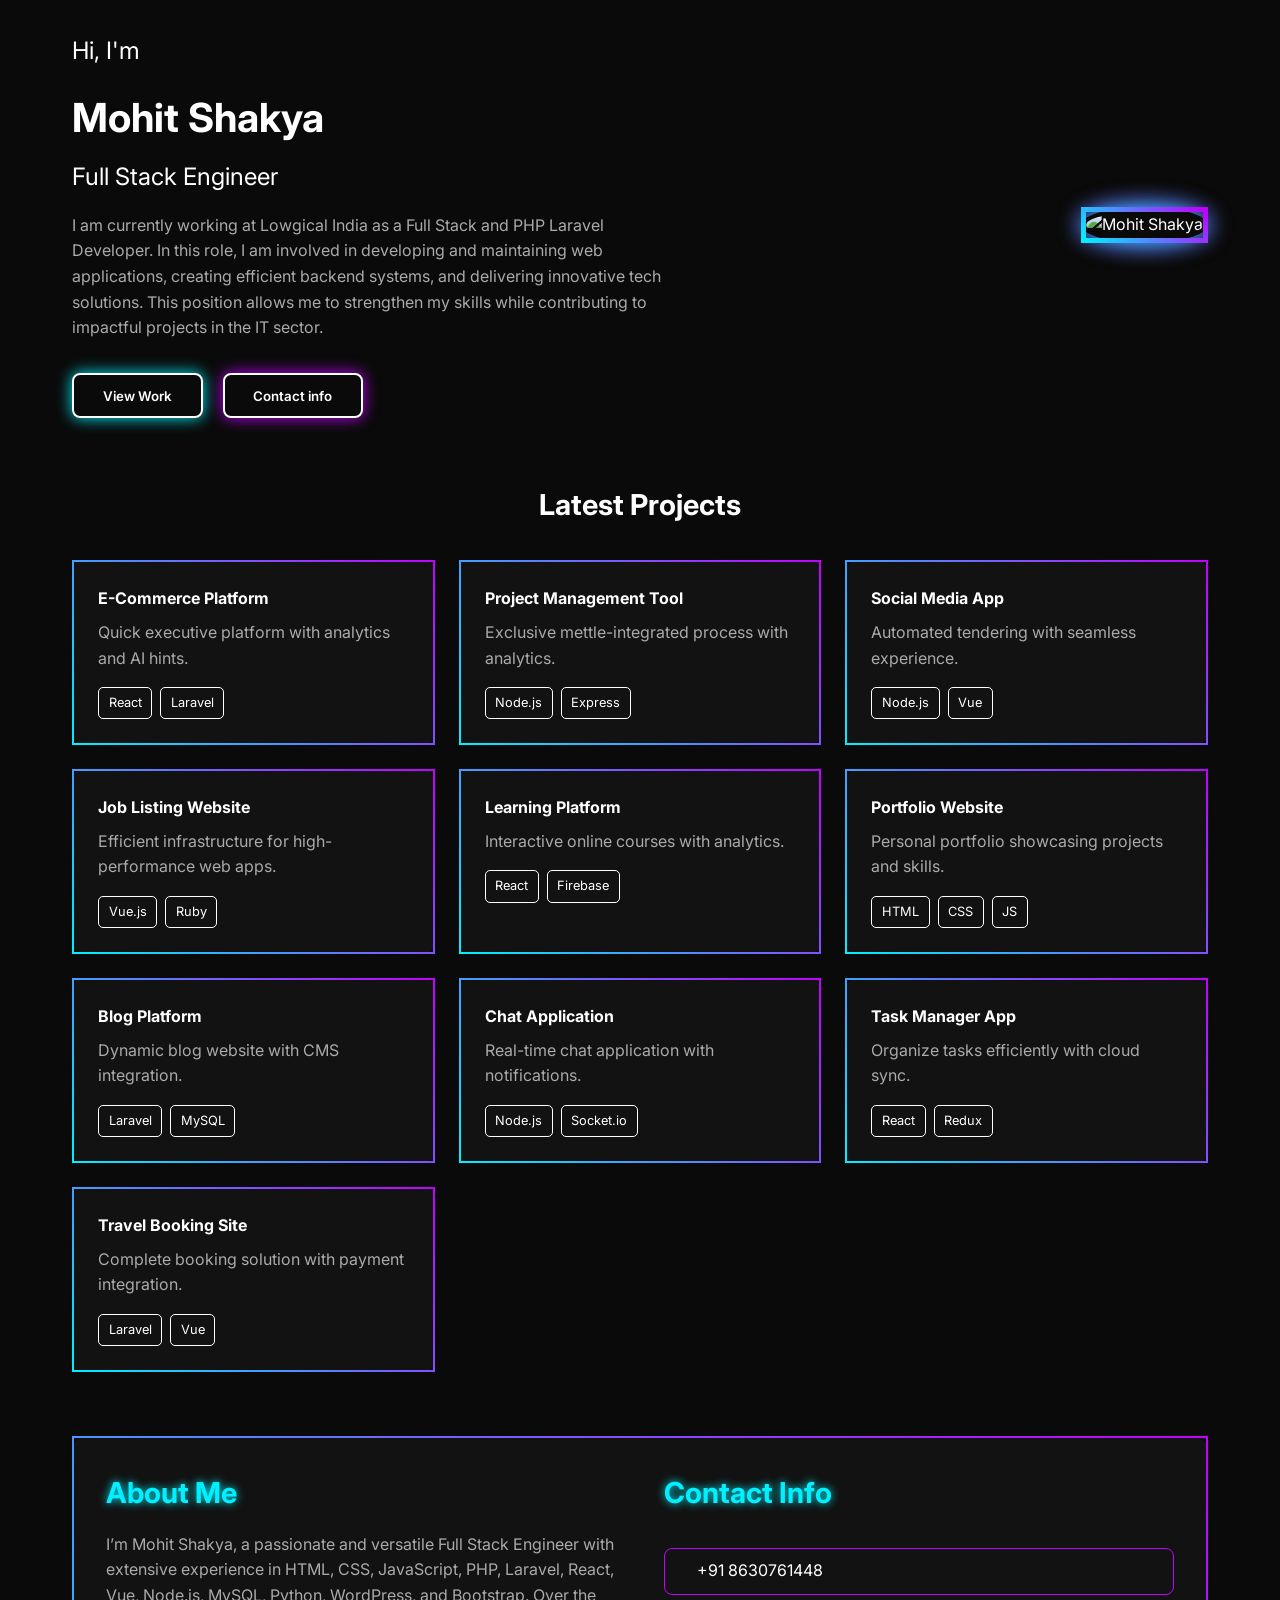
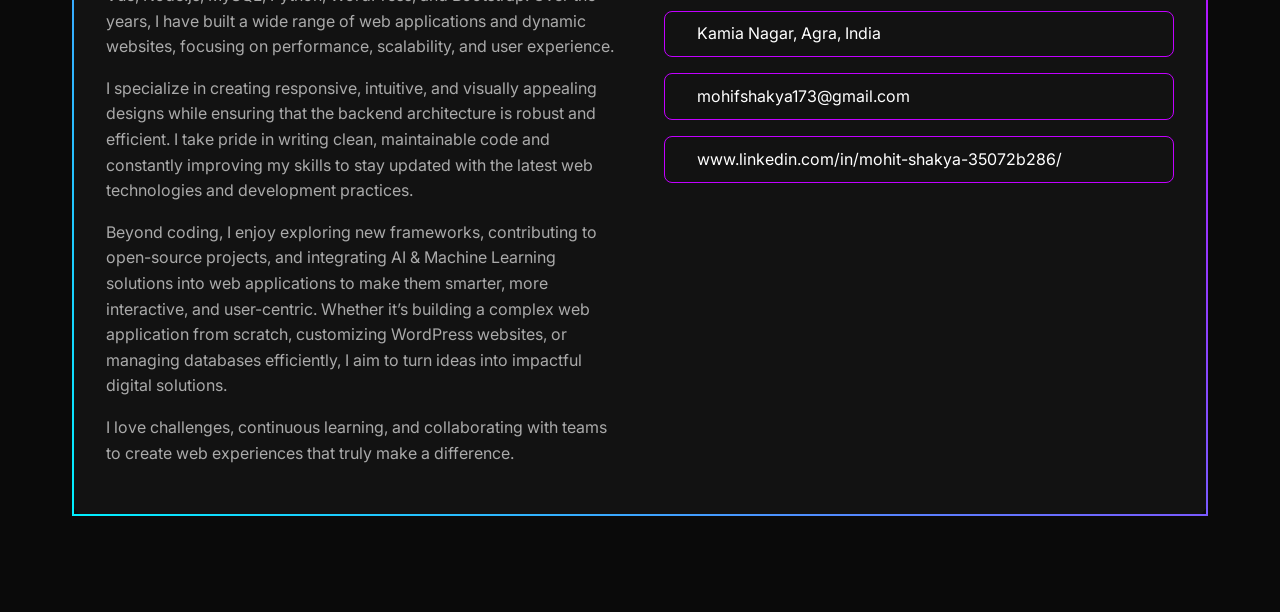
==== commit c9da3a2b: "UPDATE ABOUT" ====
--- a/index.html
+++ b/index.html
@@ -322,11 +322,13 @@
         <section class="about">
             <div class="about-text">
                 <h3>About Me</h3>
-                <p>I'm Mohit Shakya, a passionate Full Stack Engineer with experience in building scalable web
-                    applications. I specialize in React, Angular, Laravel, Node.js, and Vue, delivering clean and
-                    efficient code with user-centric design.</p>
-                <p>When I'm not coding, I enjoy exploring new technologies, contributing to open-source projects, and
-                    learning about AI & Machine Learning to integrate smart solutions in web apps.</p>
+                <p>I’m Mohit Shakya, a passionate and versatile Full Stack Engineer with extensive experience in HTML, CSS, JavaScript, PHP, Laravel, React, Vue, Node.js, MySQL, Python, WordPress, and Bootstrap. Over the years, I have built a wide range of web applications and dynamic websites, focusing on performance, scalability, and user experience.
+                </p>
+                <p>I specialize in creating responsive, intuitive, and visually appealing designs while ensuring that the backend architecture is robust and efficient. I take pride in writing clean, maintainable code and constantly improving my skills to stay updated with the latest web technologies and development practices.
+                </p>
+                <P>Beyond coding, I enjoy exploring new frameworks, contributing to open-source projects, and integrating AI & Machine Learning solutions into web applications to make them smarter, more interactive, and user-centric. Whether it’s building a complex web application from scratch, customizing WordPress websites, or managing databases efficiently, I aim to turn ideas into impactful digital solutions.
+                </P>
+                <P>I love challenges, continuous learning, and collaborating with teams to create web experiences that truly make a difference.</P>
             </div>
 
             <div id="contact" class="contact-info">
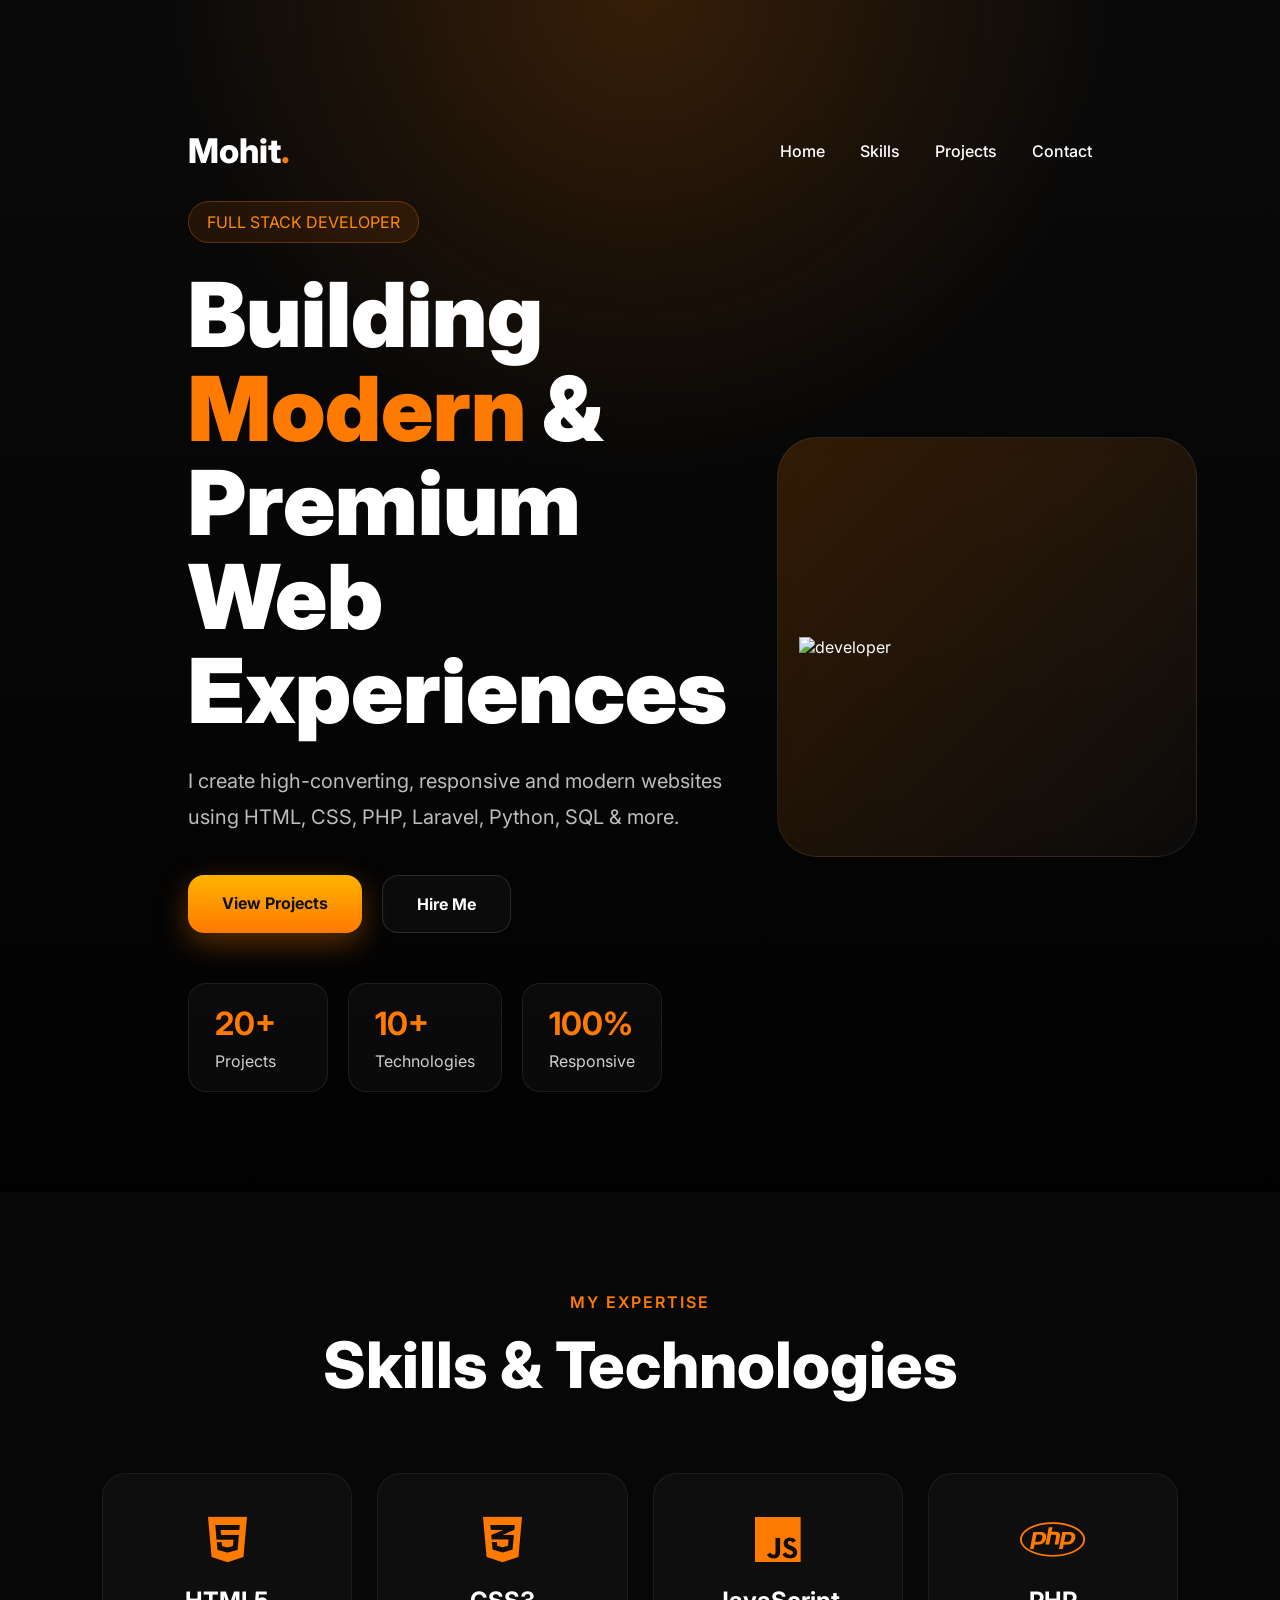
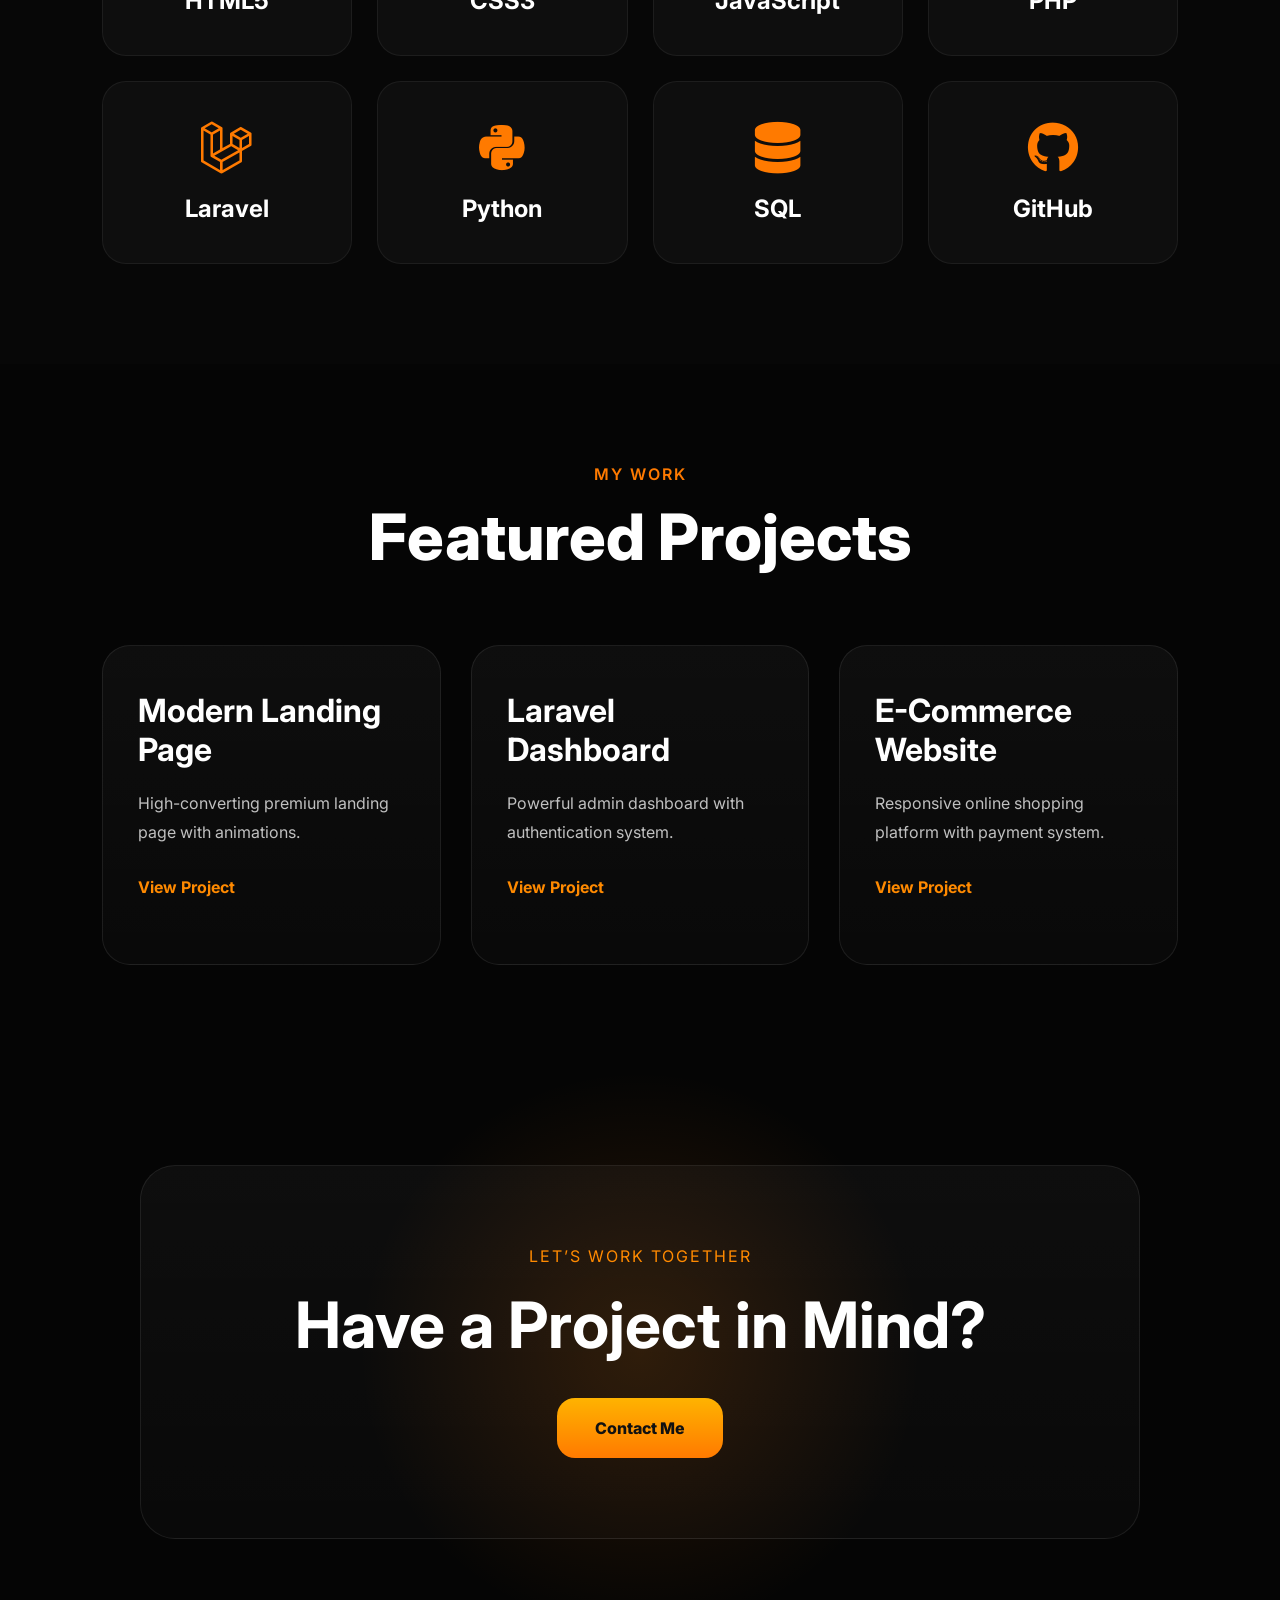
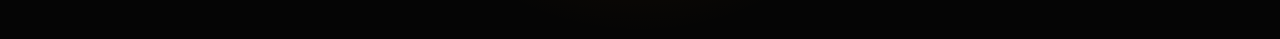
==== commit 17de1b4d: "update protfoliyo Updated the portfolio website's HTML structure and styles, enhancing the overall d" ====
--- a/index.html
+++ b/index.html
@@ -2,345 +2,978 @@
 <html lang="en">
 
 <head>
+
     <meta charset="UTF-8">
-    <meta name="viewport" content="width=device-width, initial-scale=1.0">
-    <title>Mohit Shakya | Portfolio</title>
-    <link href="https://fonts.googleapis.com/css2?family=Inter:wght@400;600;700&display=swap" rel="stylesheet">
+
+    <meta name="viewport"
+    content="width=device-width, initial-scale=1.0">
+
+    <title>Mohit | Full Stack Developer</title>
+
+    <!-- GOOGLE FONT -->
+    <link rel="preconnect"
+    href="https://fonts.googleapis.com">
+
+    <link rel="preconnect"
+    href="https://fonts.gstatic.com"
+    crossorigin>
+
+    <link href="https://fonts.googleapis.com/css2?family=Inter:wght@300;400;500;600;700;800;900&display=swap"
+    rel="stylesheet">
+
+    <!-- FONT AWESOME -->
+    <link rel="stylesheet"
+    href="https://cdnjs.cloudflare.com/ajax/libs/font-awesome/6.5.2/css/all.min.css"/>
+
+    <!-- CSS -->
+    <link rel="stylesheet" href="style.css">
     <style>
-        :root {
-            --neon-blue: #00f0ff;
-            --neon-purple: #c200ff;
-            --bg-color: #0a0a0a;
-            --text-color: #fff;
-        }
-
-        * {
-            margin: 0;
-            padding: 0;
-            box-sizing: border-box;
-            font-family: 'Inter', sans-serif;
-        }
-
-        body {
-            background-color: var(--bg-color);
-            color: var(--text-color);
-            line-height: 1.6;
-        }
-
-        a {
-            text-decoration: none;
-            color: inherit;
-        }
-
-        button {
-            cursor: pointer;
-        }
-
-        .container {
-            max-width: 1200px;
-            margin: auto;
-            padding: 2rem;
-        }
-
-        /* Hero Section */
-        .hero {
-            display: flex;
-            flex-wrap: wrap;
-            align-items: center;
-            justify-content: space-between;
-            margin-bottom: 4rem;
-        }
-
-        .hero-text {
-            max-width: 600px;
-        }
-
-        .hero-text h1 {
-            font-size: 2.5rem;
-            margin-bottom: 0.5rem;
-        }
-
-        .hero-text h2 {
-            font-size: 1.5rem;
-            font-weight: 400;
-            margin-bottom: 1rem;
-        }
-
-        .hero-text p {
-            margin-bottom: 2rem;
-            color: #aaa;
-        }
-
-        .hero-buttons button {
-            padding: 0.8rem 1.8rem;
-            margin-right: 1rem;
-            border: 2px solid;
-            border-radius: 8px;
-            font-weight: 600;
-            background: transparent;
-            color: #fff;
-            transition: 0.3s;
-        }
-
-        .hero-buttons button:hover {
-            transform: scale(1.05);
-        }
-
-        .btn-work {
-            border-color: var(--neon-blue);
-            box-shadow: 0 0 15px var(--neon-blue);
-        }
-
-        .btn-contact {
-            border-color: var(--neon-purple);
-            box-shadow: 0 0 15px var(--neon-purple);
-        }
-
-        .hero-img img {
-            width: 250px;
-            height: 250px;
-            border-radius: 50%;
-            border: 5px solid;
-            border-image: linear-gradient(45deg, var(--neon-blue), var(--neon-purple)) 1;
-            box-shadow: 0 0 25px var(--neon-blue), 0 0 25px var(--neon-purple);
-        }
-
-        /* Projects Section */
-        .projects {
-            margin-bottom: 4rem;
-        }
-
-        .projects h3 {
-            font-size: 1.8rem;
-            margin-bottom: 2rem;
-            text-align: center;
-        }
-
-        .project-cards {
-            display: grid;
-            grid-template-columns: repeat(auto-fit, minmax(280px, 1fr));
-            gap: 1.5rem;
-        }
-
-        .project-card {
-            border: 2px solid;
-            border-image: linear-gradient(45deg, var(--neon-blue), var(--neon-purple)) 1;
-            padding: 1.5rem;
-            border-radius: 12px;
-            transition: 0.3s;
-            background: rgba(255, 255, 255, 0.03);
-        }
-
-        .project-card:hover {
-            transform: translateY(-5px);
-            box-shadow: 0 0 20px var(--neon-blue), 0 0 20px var(--neon-purple);
-        }
-
-        .project-card h4 {
-            margin-bottom: 0.5rem;
-        }
-
-        .project-card p {
-            margin-bottom: 1rem;
-            color: #aaa;
-        }
-
-        .tech-tags {
-            display: flex;
-            flex-wrap: wrap;
-            gap: 0.5rem;
-        }
-
-        .tech-tag {
-            border: 1px solid #fff;
-            padding: 0.3rem 0.6rem;
-            border-radius: 5px;
-            font-size: 0.8rem;
-            color: #fff;
-        }
-
-        .about { 
-    display: flex; 
-    flex-wrap: wrap; 
-    gap: 3rem; 
-    margin-bottom: 4rem; 
-    padding: 2rem; 
-    background: rgba(255,255,255,0.03); 
-    border-radius: 15px; 
-    border: 2px solid; 
-    border-image: linear-gradient(45deg, var(--neon-blue), var(--neon-purple)) 1;
-}
-
-.about-text, .contact-info { 
-    flex: 1; 
-    min-width: 300px; 
-}
-
-.about-text h3, .contact-info h3 { 
-    font-size: 1.8rem; 
-    margin-bottom: 1rem; 
-    color: var(--neon-blue); 
-    text-shadow: 0 0 8px var(--neon-blue); 
-}
-
-.about-text p { 
-    color: #aaa; 
-    margin-bottom: 1rem; 
-}
-
-.contact-info { 
-    display: flex; 
-    flex-direction: column; 
-    gap: 1rem; 
-}
-
-.contact-item { 
-    display: flex; 
-    align-items: center; 
-    gap: 1rem; 
-    padding: 0.6rem 1rem; 
-    border: 1px solid var(--neon-purple); 
-    border-radius: 8px; 
-    transition: 0.3s; 
-    color: #fff;
-}
-
-.contact-item i { 
-    font-size: 1.2rem; 
-    color: var(--neon-purple); 
-}
-
-.contact-item:hover { 
-    transform: scale(1.05); 
-    box-shadow: 0 0 10px var(--neon-purple); 
-}
-
-@media(max-width: 768px) {
-    .about { flex-direction: column; text-align: center; }
-    .contact-info { align-items: center; }
-    .contact-item { justify-content: center; }
-}
-
-        @media(max-width: 768px) {
-            .hero {
-                flex-direction: column;
-                text-align: center;
-            }
-
-            .hero-img {
-                margin-top: 2rem;
-            }
-        }
-    </style>
-    <script src="https://kit.fontawesome.com/a076d05399.js" crossorigin="anonymous"></script>
+        /* =========================================
+RESET
+========================================= */
+
+*{
+    margin:0;
+    padding:0;
+    box-sizing:border-box;
+}
+
+html{
+    scroll-behavior:smooth;
+}
+
+body{
+
+    background:#050505;
+
+    color:#fff;
+
+    font-family:'Inter',sans-serif;
+
+    overflow-x:hidden;
+}
+
+/* =========================================
+GLOBAL
+========================================= */
+
+section{
+    padding:100px 8%;
+}
+
+.section-title{
+
+    text-align:center;
+
+    margin-bottom:70px;
+}
+
+.section-title p{
+
+    color:#ff7a00;
+
+    font-weight:600;
+
+    letter-spacing:2px;
+
+    margin-bottom:14px;
+}
+
+.section-title h2{
+
+    font-size:clamp(38px,5vw,70px);
+
+    font-weight:800;
+}
+
+/* =========================================
+HERO
+========================================= */
+
+.hero{
+
+    min-height:100vh;
+
+    position:relative;
+
+    overflow:hidden;
+
+    background:
+    radial-gradient(circle at top,
+    rgba(255,122,0,.18),
+    transparent 35%),
+
+    linear-gradient(to bottom,
+    #0a0a0a,
+    #020202);
+}
+
+/* NAVBAR */
+
+.navbar{
+
+    width:100%;
+
+    display:flex;
+
+    justify-content:space-between;
+    align-items:center;
+
+    padding:30px 8%;
+}
+
+.logo{
+
+    font-size:34px;
+
+    font-weight:800;
+}
+
+.logo span{
+    color:#ff7a00;
+}
+
+.nav-links{
+
+    display:flex;
+
+    gap:35px;
+}
+
+.nav-links a{
+
+    color:#fff;
+
+    text-decoration:none;
+
+    font-weight:500;
+
+    transition:.3s;
+}
+
+.nav-links a:hover{
+    color:#ff7a00;
+}
+
+/* HERO CONTENT */
+
+.hero-content{
+
+    width:100%;
+
+    min-height:85vh;
+
+    display:grid;
+
+    grid-template-columns:1.2fr 1fr;
+
+    align-items:center;
+
+    gap:50px;
+
+    padding:0 8%;
+}
+
+.tag{
+
+    display:inline-block;
+
+    padding:10px 18px;
+
+    border-radius:100px;
+
+    background:rgba(255,122,0,.1);
+
+    border:1px solid rgba(255,122,0,.3);
+
+    color:#ff8a00;
+
+    margin-bottom:25px;
+}
+
+.hero-left h1{
+
+    font-size:clamp(50px,7vw,95px);
+
+    line-height:1.05;
+
+    font-weight:900;
+
+    margin-bottom:25px;
+}
+
+.hero-left h1 span{
+
+    color:#ff7a00;
+}
+
+.hero-text{
+
+    max-width:650px;
+
+    color:#bdbdbd;
+
+    line-height:1.8;
+
+    font-size:20px;
+
+    margin-bottom:40px;
+}
+
+/* BUTTONS */
+
+.hero-buttons{
+
+    display:flex;
+
+    gap:20px;
+
+    margin-bottom:50px;
+
+    flex-wrap:wrap;
+}
+
+.primary-btn,
+.secondary-btn{
+
+    padding:18px 34px;
+
+    border-radius:16px;
+
+    text-decoration:none;
+
+    font-weight:700;
+
+    transition:.4s ease;
+}
+
+.primary-btn{
+
+    background:
+    linear-gradient(to bottom,
+    #ffb300,
+    #ff7a00);
+
+    color:#111;
+
+    box-shadow:
+    0 10px 30px rgba(255,122,0,.35);
+}
+
+.primary-btn:hover{
+
+    transform:
+    translateY(-5px);
+}
+
+.secondary-btn{
+
+    border:1px solid rgba(255,255,255,.12);
+
+    color:#fff;
+
+    background:rgba(255,255,255,.03);
+}
+
+.secondary-btn:hover{
+
+    border-color:#ff7a00;
+
+    color:#ff7a00;
+}
+
+/* STATS */
+
+.hero-stats{
+
+    display:flex;
+
+    gap:20px;
+
+    flex-wrap:wrap;
+}
+
+.stat-box{
+
+    padding:20px 26px;
+
+    border-radius:18px;
+
+    background:rgba(255,255,255,.03);
+
+    border:1px solid rgba(255,255,255,.08);
+
+    min-width:140px;
+}
+
+.stat-box h3{
+
+    font-size:32px;
+
+    color:#ff7a00;
+
+    margin-bottom:8px;
+}
+
+.stat-box p{
+
+    color:#cfcfcf;
+}
+
+/* PROFILE */
+
+.hero-right{
+
+    display:flex;
+
+    justify-content:center;
+}
+
+.profile-card{
+
+    width:420px;
+    height:420px;
+
+    border-radius:40px;
+
+    background:
+    linear-gradient(to bottom right,
+    rgba(255,122,0,.18),
+    rgba(255,255,255,.03));
+
+    border:1px solid rgba(255,255,255,.08);
+
+    position:relative;
+
+    overflow:hidden;
+
+    display:flex;
+    justify-content:center;
+    align-items:center;
+
+    backdrop-filter:blur(12px);
+}
+
+.profile-card img{
+
+    width:90%;
+}
+
+/* =========================================
+SKILLS
+========================================= */
+
+.skills{
+
+    background:#070707;
+}
+
+.skills-grid{
+
+    display:grid;
+
+    grid-template-columns:repeat(4,1fr);
+
+    gap:25px;
+}
+
+.skill-card{
+
+    padding:40px 25px;
+
+    border-radius:24px;
+
+    text-align:center;
+
+    background:rgba(255,255,255,.03);
+
+    border:1px solid rgba(255,255,255,.06);
+
+    transition:.4s ease;
+}
+
+.skill-card:hover{
+
+    transform:
+    translateY(-8px);
+
+    border-color:#ff7a00;
+}
+
+.skill-card i{
+
+    font-size:52px;
+
+    color:#ff7a00;
+
+    margin-bottom:20px;
+}
+
+.skill-card h3{
+
+    font-size:24px;
+}
+
+/* =========================================
+PROJECTS
+========================================= */
+
+.project-grid{
+
+    display:grid;
+
+    grid-template-columns:repeat(3,1fr);
+
+    gap:30px;
+}
+
+.project-card{
+
+    position:relative;
+
+    padding:45px 35px;
+
+    min-height:320px;
+
+    border-radius:28px;
+
+    overflow:hidden;
+
+    background:
+    linear-gradient(to bottom,
+    rgba(255,255,255,.04),
+    rgba(255,255,255,.02));
+
+    border:1px solid rgba(255,255,255,.08);
+
+    transition:.4s ease;
+}
+
+.project-card:hover{
+
+    transform:
+    translateY(-10px);
+}
+
+.project-card h3{
+
+    font-size:32px;
+
+    margin-bottom:20px;
+}
+
+.project-card p{
+
+    color:#c0c0c0;
+
+    line-height:1.8;
+
+    margin-bottom:30px;
+}
+
+.project-card a{
+
+    color:#ff8a00;
+
+    text-decoration:none;
+
+    font-weight:700;
+}
+
+/* =========================================
+CONTACT
+========================================= */
+
+.contact{
+
+    background:
+    radial-gradient(circle at center,
+    rgba(255,122,0,.15),
+    transparent 40%);
+}
+
+.contact-box{
+
+    max-width:1000px;
+
+    margin:auto;
+
+    text-align:center;
+
+    padding:80px 40px;
+
+    border-radius:35px;
+
+    background:
+    linear-gradient(to bottom,
+    rgba(255,255,255,.04),
+    rgba(255,255,255,.02));
+
+    border:1px solid rgba(255,255,255,.08);
+}
+
+.contact-box p{
+
+    color:#ff8a00;
+
+    letter-spacing:2px;
+
+    margin-bottom:20px;
+}
+
+.contact-box h2{
+
+    font-size:clamp(42px,5vw,75px);
+
+    margin-bottom:35px;
+}
+
+.contact-btn{
+
+    display:inline-block;
+
+    padding:20px 38px;
+
+    border-radius:18px;
+
+    background:
+    linear-gradient(to bottom,
+    #ffb300,
+    #ff7a00);
+
+    color:#111;
+
+    text-decoration:none;
+
+    font-weight:800;
+}
+
+/* =========================================
+RESPONSIVE
+========================================= */
+
+@media(max-width:992px){
+
+    .hero-content,
+    .project-grid,
+    .skills-grid{
+
+        grid-template-columns:1fr;
+    }
+
+    .hero-right{
+
+        order:-1;
+    }
+
+    .profile-card{
+
+        width:320px;
+        height:320px;
+    }
+
+    .footer-grid{
+        grid-template-columns:1fr;
+    }
+}
+
+@media(max-width:768px){
+
+    section{
+        padding:80px 18px;
+    }
+
+    .navbar{
+
+        padding:25px 18px;
+    }
+
+    .nav-links{
+        display:none;
+    }
+
+    .hero-content{
+
+        padding:30px 18px 60px;
+    }
+
+    .hero-left{
+
+        text-align:center;
+    }
+
+    .hero-text{
+
+        font-size:16px;
+
+        margin:auto auto 35px;
+    }
+
+    .hero-buttons,
+    .hero-stats{
+
+        justify-content:center;
+    }
+
+    .hero-left h1{
+
+        font-size:52px;
+    }
+
+    .profile-card{
+
+        width:260px;
+        height:260px;
+
+        border-radius:28px;
+    }
+
+    .section-title h2{
+
+        font-size:40px;
+    }
+
+    .project-card h3{
+
+        font-size:28px;
+    }
+
+    .contact-box{
+
+        padding:60px 20px;
+    }
+
+    .contact-box h2{
+
+        font-size:42px;
+    }
+}
+
+@media(max-width:480px){
+
+    .hero-left h1{
+
+        font-size:42px;
+
+        line-height:1.08;
+    }
+
+    .primary-btn,
+    .secondary-btn{
+
+        width:100%;
+    }
+
+    .stat-box{
+
+        width:100%;
+    }
+
+    .skill-card{
+
+        padding:35px 20px;
+    }
+
+    .project-card{
+
+        padding:35px 25px;
+    }
+
+    .project-card h3{
+
+        font-size:24px;
+    }
+}
+        </style>
+
 </head>
 
 <body>
-    <div class="container">
-        <!-- Hero -->
-        <section class="hero">
-            <div class="hero-text">
-                <h2>Hi, I'm</h2>
-                <h1>Mohit Shakya</h1>
-                <h2>Full Stack Engineer</h2>
-                <p>I am currently working at Lowgical India as a Full Stack and PHP Laravel Developer. In this role, I am involved in developing and maintaining web applications, creating efficient backend systems, and delivering innovative tech solutions. This position allows me to strengthen my skills while contributing to impactful projects in the IT sector.</p>
+
+    <!-- =========================================
+    HERO SECTION
+    ========================================== -->
+
+    <section class="hero">
+
+        <div class="hero-glow"></div>
+
+        <!-- NAVBAR -->
+
+        <nav class="navbar">
+
+            <h2 class="logo">
+                Mohit<span>.</span>
+            </h2>
+
+            <div class="nav-links">
+
+                <a href="#">Home</a>
+
+                <a href="#">Skills</a>
+
+                <a href="#">Projects</a>
+
+                <a href="#">Contact</a>
+
+            </div>
+
+        </nav>
+
+        <!-- HERO CONTENT -->
+
+        <div class="hero-content">
+
+            <div class="hero-left">
+
+                <p class="tag">
+                    FULL STACK DEVELOPER
+                </p>
+
+                <h1>
+
+                    Building
+                    <span>Modern</span>
+                    & Premium Web
+                    Experiences
+
+                </h1>
+
+                <p class="hero-text">
+
+                    I create high-converting,
+                    responsive and modern
+                    websites using HTML,
+                    CSS, PHP, Laravel,
+                    Python, SQL & more.
+
+                </p>
+
                 <div class="hero-buttons">
-                <a href="#projects"><button class="btn-work">View Work</button></a>
-                <a href="#contact"><button class="btn-contact">Contact info</button></a>
-            </div>
-            </div>
-            <div class="hero-img">
-                <img src="https://raw.githubusercontent.com/mohit2892/Mohit-protfolio/main/profile.jpg" alt="Mohit Shakya">
-            </div>
-        </section>
-
-        <!-- Projects -->
-        <section id="projects" class="projects">
-            <h3>Latest Projects</h3>
-            <div class="project-cards">
-                <div class="project-card">
-                    <h4>E-Commerce Platform</h4>
-                    <p>Quick executive platform with analytics and AI hints.</p>
-                    <div class="tech-tags"><span class="tech-tag">React</span><span class="tech-tag">Laravel</span>
+
+                    <a href="#"
+                    class="primary-btn">
+
+                        View Projects
+
+                    </a>
+
+                    <a href="#"
+                    class="secondary-btn">
+
+                        Hire Me
+
+                    </a>
+
+                </div>
+
+                <!-- STATS -->
+
+                <div class="hero-stats">
+
+                    <div class="stat-box">
+
+                        <h3>20+</h3>
+
+                        <p>Projects</p>
+
                     </div>
+
+                    <div class="stat-box">
+
+                        <h3>10+</h3>
+
+                        <p>Technologies</p>
+
+                    </div>
+
+                    <div class="stat-box">
+
+                        <h3>100%</h3>
+
+                        <p>Responsive</p>
+
+                    </div>
+
                 </div>
-                <div class="project-card">
-                    <h4>Project Management Tool</h4>
-                    <p>Exclusive mettle-integrated process with analytics.</p>
-                    <div class="tech-tags"><span class="tech-tag">Node.js</span><span class="tech-tag">Express</span>
-                    </div>
+
+            </div>
+
+            <!-- RIGHT SIDE -->
+
+            <div class="hero-right">
+
+                <div class="profile-card">
+
+                    <div class="profile-ring"></div>
+
+                    <img src="https://i.ibb.co/8xKPHym/programmer.png"
+                    alt="developer">
+
                 </div>
-                <div class="project-card">
-                    <h4>Social Media App</h4>
-                    <p>Automated tendering with seamless experience.</p>
-                    <div class="tech-tags"><span class="tech-tag">Node.js</span><span class="tech-tag">Vue</span></div>
-                </div>
-                <div class="project-card">
-                    <h4>Job Listing Website</h4>
-                    <p>Efficient infrastructure for high-performance web apps.</p>
-                    <div class="tech-tags"><span class="tech-tag">Vue.js</span><span class="tech-tag">Ruby</span></div>
-                </div>
-                <div class="project-card">
-                    <h4>Learning Platform</h4>
-                    <p>Interactive online courses with analytics.</p>
-                    <div class="tech-tags"><span class="tech-tag">React</span><span class="tech-tag">Firebase</span>
-                    </div>
-                </div>
-                <div class="project-card">
-                    <h4>Portfolio Website</h4>
-                    <p>Personal portfolio showcasing projects and skills.</p>
-                    <div class="tech-tags"><span class="tech-tag">HTML</span><span class="tech-tag">CSS</span><span
-                            class="tech-tag">JS</span></div>
-                </div>
-                <div class="project-card">
-                    <h4>Blog Platform</h4>
-                    <p>Dynamic blog website with CMS integration.</p>
-                    <div class="tech-tags"><span class="tech-tag">Laravel</span><span class="tech-tag">MySQL</span>
-                    </div>
-                </div>
-                <div class="project-card">
-                    <h4>Chat Application</h4>
-                    <p>Real-time chat application with notifications.</p>
-                    <div class="tech-tags"><span class="tech-tag">Node.js</span><span class="tech-tag">Socket.io</span>
-                    </div>
-                </div>
-                <div class="project-card">
-                    <h4>Task Manager App</h4>
-                    <p>Organize tasks efficiently with cloud sync.</p>
-                    <div class="tech-tags"><span class="tech-tag">React</span><span class="tech-tag">Redux</span></div>
-                </div>
-                <div class="project-card">
-                    <h4>Travel Booking Site</h4>
-                    <p>Complete booking solution with payment integration.</p>
-                    <div class="tech-tags"><span class="tech-tag">Laravel</span><span class="tech-tag">Vue</span></div>
-                </div>
-            </div>
-        </section>
-
-        <!-- About -->
-        <!-- About Section -->
-        <section class="about">
-            <div class="about-text">
-                <h3>About Me</h3>
-                <p>I’m Mohit Shakya, a passionate and versatile Full Stack Engineer with extensive experience in HTML, CSS, JavaScript, PHP, Laravel, React, Vue, Node.js, MySQL, Python, WordPress, and Bootstrap. Over the years, I have built a wide range of web applications and dynamic websites, focusing on performance, scalability, and user experience.
+
+            </div>
+
+        </div>
+
+    </section>
+
+    <!-- =========================================
+    SKILLS SECTION
+    ========================================== -->
+
+    <section class="skills">
+
+        <div class="section-title">
+
+            <p>MY EXPERTISE</p>
+
+            <h2>Skills & Technologies</h2>
+
+        </div>
+
+        <div class="skills-grid">
+
+            <div class="skill-card">
+                <i class="fa-brands fa-html5"></i>
+                <h3>HTML5</h3>
+            </div>
+
+            <div class="skill-card">
+                <i class="fa-brands fa-css3-alt"></i>
+                <h3>CSS3</h3>
+            </div>
+
+            <div class="skill-card">
+                <i class="fa-brands fa-js"></i>
+                <h3>JavaScript</h3>
+            </div>
+
+            <div class="skill-card">
+                <i class="fa-brands fa-php"></i>
+                <h3>PHP</h3>
+            </div>
+
+            <div class="skill-card">
+                <i class="fa-brands fa-laravel"></i>
+                <h3>Laravel</h3>
+            </div>
+
+            <div class="skill-card">
+                <i class="fa-brands fa-python"></i>
+                <h3>Python</h3>
+            </div>
+
+            <div class="skill-card">
+                <i class="fa-solid fa-database"></i>
+                <h3>SQL</h3>
+            </div>
+
+            <div class="skill-card">
+                <i class="fa-brands fa-github"></i>
+                <h3>GitHub</h3>
+            </div>
+
+        </div>
+
+    </section>
+
+    <!-- =========================================
+    PROJECT SECTION
+    ========================================== -->
+
+    <section class="projects">
+
+        <div class="section-title">
+
+            <p>MY WORK</p>
+
+            <h2>Featured Projects</h2>
+
+        </div>
+
+        <div class="project-grid">
+
+            <div class="project-card">
+
+                <div class="project-overlay"></div>
+
+                <h3>Modern Landing Page</h3>
+
+                <p>
+                    High-converting premium
+                    landing page with animations.
                 </p>
-                <p>I specialize in creating responsive, intuitive, and visually appealing designs while ensuring that the backend architecture is robust and efficient. I take pride in writing clean, maintainable code and constantly improving my skills to stay updated with the latest web technologies and development practices.
+
+                <a href="#">
+                    View Project
+                </a>
+
+            </div>
+
+            <div class="project-card">
+
+                <div class="project-overlay"></div>
+
+                <h3>Laravel Dashboard</h3>
+
+                <p>
+                    Powerful admin dashboard
+                    with authentication system.
                 </p>
-                <P>Beyond coding, I enjoy exploring new frameworks, contributing to open-source projects, and integrating AI & Machine Learning solutions into web applications to make them smarter, more interactive, and user-centric. Whether it’s building a complex web application from scratch, customizing WordPress websites, or managing databases efficiently, I aim to turn ideas into impactful digital solutions.
-                </P>
-                <P>I love challenges, continuous learning, and collaborating with teams to create web experiences that truly make a difference.</P>
-            </div>
-
-            <div id="contact" class="contact-info">
-                <h3>Contact Info</h3>
-                <div class="contact-item"><i class="fas fa-phone"></i> +91 8630761448</div>
-                <div class="contact-item"><i class="fas fa-map-marker-alt"></i> Kamia Nagar, Agra, India</div>
-                <div class="contact-item"><i class="fas fa-envelope"></i> mohifshakya173@gmail.com</div>
-                <div class="contact-item"><i class="fas fa-globe"></i> www.linkedin.com/in/mohit-shakya-35072b286/</div>
-            </div>
-        </section>
-
-    </div>
+
+                <a href="#">
+                    View Project
+                </a>
+
+            </div>
+
+            <div class="project-card">
+
+                <div class="project-overlay"></div>
+
+                <h3>E-Commerce Website</h3>
+
+                <p>
+                    Responsive online shopping
+                    platform with payment system.
+                </p>
+
+                <a href="#">
+                    View Project
+                </a>
+
+            </div>
+
+        </div>
+
+    </section>
+
+    <!-- =========================================
+    CONTACT SECTION
+    ========================================== -->
+
+    <section class="contact">
+
+        <div class="contact-box">
+
+            <p>LET’S WORK TOGETHER</p>
+
+            <h2>
+                Have a Project in Mind?
+            </h2>
+
+            <a href="#"
+            class="contact-btn">
+
+                Contact Me
+
+            </a>
+
+        </div>
+
+    </section>
+
 </body>
 
 </html>
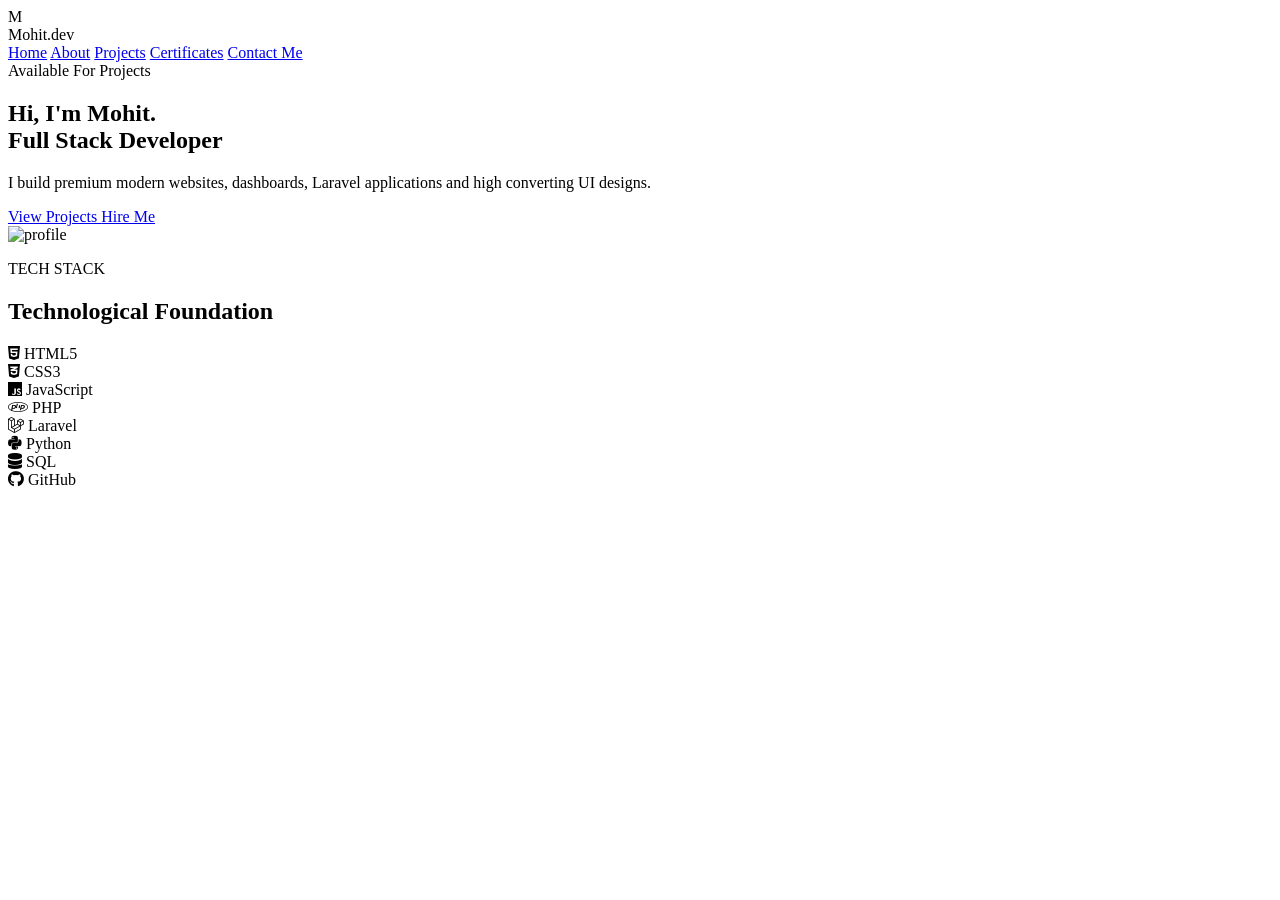
==== commit d442e7ab: "updated" ====
--- a/index.html
+++ b/index.html
@@ -1,979 +1,200 @@
+<!-- =========================================
+1. INDEX.HTML
+HOME PAGE
+========================================= -->
+
 <!DOCTYPE html>
 <html lang="en">
 
 <head>
 
-    <meta charset="UTF-8">
-
-    <meta name="viewport"
-    content="width=device-width, initial-scale=1.0">
-
-    <title>Mohit | Full Stack Developer</title>
-
-    <!-- GOOGLE FONT -->
-    <link rel="preconnect"
-    href="https://fonts.googleapis.com">
-
-    <link rel="preconnect"
-    href="https://fonts.gstatic.com"
-    crossorigin>
-
-    <link href="https://fonts.googleapis.com/css2?family=Inter:wght@300;400;500;600;700;800;900&display=swap"
-    rel="stylesheet">
-
-    <!-- FONT AWESOME -->
-    <link rel="stylesheet"
-    href="https://cdnjs.cloudflare.com/ajax/libs/font-awesome/6.5.2/css/all.min.css"/>
-
-    <!-- CSS -->
-    <link rel="stylesheet" href="style.css">
-    <style>
-        /* =========================================
-RESET
-========================================= */
-
-*{
-    margin:0;
-    padding:0;
-    box-sizing:border-box;
-}
-
-html{
-    scroll-behavior:smooth;
-}
-
-body{
-
-    background:#050505;
-
-    color:#fff;
-
-    font-family:'Inter',sans-serif;
-
-    overflow-x:hidden;
-}
-
-/* =========================================
-GLOBAL
-========================================= */
-
-section{
-    padding:100px 8%;
-}
-
-.section-title{
-
-    text-align:center;
-
-    margin-bottom:70px;
-}
-
-.section-title p{
-
-    color:#ff7a00;
-
-    font-weight:600;
-
-    letter-spacing:2px;
-
-    margin-bottom:14px;
-}
-
-.section-title h2{
-
-    font-size:clamp(38px,5vw,70px);
-
-    font-weight:800;
-}
-
-/* =========================================
-HERO
-========================================= */
-
-.hero{
-
-    min-height:100vh;
-
-    position:relative;
-
-    overflow:hidden;
-
-    background:
-    radial-gradient(circle at top,
-    rgba(255,122,0,.18),
-    transparent 35%),
-
-    linear-gradient(to bottom,
-    #0a0a0a,
-    #020202);
-}
-
-/* NAVBAR */
-
-.navbar{
-
-    width:100%;
-
-    display:flex;
-
-    justify-content:space-between;
-    align-items:center;
-
-    padding:30px 8%;
-}
-
-.logo{
-
-    font-size:34px;
-
-    font-weight:800;
-}
-
-.logo span{
-    color:#ff7a00;
-}
-
-.nav-links{
-
-    display:flex;
-
-    gap:35px;
-}
-
-.nav-links a{
-
-    color:#fff;
-
-    text-decoration:none;
-
-    font-weight:500;
-
-    transition:.3s;
-}
-
-.nav-links a:hover{
-    color:#ff7a00;
-}
-
-/* HERO CONTENT */
-
-.hero-content{
-
-    width:100%;
-
-    min-height:85vh;
-
-    display:grid;
-
-    grid-template-columns:1.2fr 1fr;
-
-    align-items:center;
-
-    gap:50px;
-
-    padding:0 8%;
-}
-
-.tag{
-
-    display:inline-block;
-
-    padding:10px 18px;
-
-    border-radius:100px;
-
-    background:rgba(255,122,0,.1);
-
-    border:1px solid rgba(255,122,0,.3);
-
-    color:#ff8a00;
-
-    margin-bottom:25px;
-}
-
-.hero-left h1{
-
-    font-size:clamp(50px,7vw,95px);
-
-    line-height:1.05;
-
-    font-weight:900;
-
-    margin-bottom:25px;
-}
-
-.hero-left h1 span{
-
-    color:#ff7a00;
-}
-
-.hero-text{
-
-    max-width:650px;
-
-    color:#bdbdbd;
-
-    line-height:1.8;
-
-    font-size:20px;
-
-    margin-bottom:40px;
-}
-
-/* BUTTONS */
-
-.hero-buttons{
-
-    display:flex;
-
-    gap:20px;
-
-    margin-bottom:50px;
-
-    flex-wrap:wrap;
-}
-
-.primary-btn,
-.secondary-btn{
-
-    padding:18px 34px;
-
-    border-radius:16px;
-
-    text-decoration:none;
-
-    font-weight:700;
-
-    transition:.4s ease;
-}
-
-.primary-btn{
-
-    background:
-    linear-gradient(to bottom,
-    #ffb300,
-    #ff7a00);
-
-    color:#111;
-
-    box-shadow:
-    0 10px 30px rgba(255,122,0,.35);
-}
-
-.primary-btn:hover{
-
-    transform:
-    translateY(-5px);
-}
-
-.secondary-btn{
-
-    border:1px solid rgba(255,255,255,.12);
-
-    color:#fff;
-
-    background:rgba(255,255,255,.03);
-}
-
-.secondary-btn:hover{
-
-    border-color:#ff7a00;
-
-    color:#ff7a00;
-}
-
-/* STATS */
-
-.hero-stats{
-
-    display:flex;
-
-    gap:20px;
-
-    flex-wrap:wrap;
-}
-
-.stat-box{
-
-    padding:20px 26px;
-
-    border-radius:18px;
-
-    background:rgba(255,255,255,.03);
-
-    border:1px solid rgba(255,255,255,.08);
-
-    min-width:140px;
-}
-
-.stat-box h3{
-
-    font-size:32px;
-
-    color:#ff7a00;
-
-    margin-bottom:8px;
-}
-
-.stat-box p{
-
-    color:#cfcfcf;
-}
-
-/* PROFILE */
-
-.hero-right{
-
-    display:flex;
-
-    justify-content:center;
-}
-
-.profile-card{
-
-    width:420px;
-    height:420px;
-
-    border-radius:40px;
-
-    background:
-    linear-gradient(to bottom right,
-    rgba(255,122,0,.18),
-    rgba(255,255,255,.03));
-
-    border:1px solid rgba(255,255,255,.08);
-
-    position:relative;
-
-    overflow:hidden;
-
-    display:flex;
-    justify-content:center;
-    align-items:center;
-
-    backdrop-filter:blur(12px);
-}
-
-.profile-card img{
-
-    width:90%;
-}
-
-/* =========================================
-SKILLS
-========================================= */
-
-.skills{
-
-    background:#070707;
-}
-
-.skills-grid{
-
-    display:grid;
-
-    grid-template-columns:repeat(4,1fr);
-
-    gap:25px;
-}
-
-.skill-card{
-
-    padding:40px 25px;
-
-    border-radius:24px;
-
-    text-align:center;
-
-    background:rgba(255,255,255,.03);
-
-    border:1px solid rgba(255,255,255,.06);
-
-    transition:.4s ease;
-}
-
-.skill-card:hover{
-
-    transform:
-    translateY(-8px);
-
-    border-color:#ff7a00;
-}
-
-.skill-card i{
-
-    font-size:52px;
-
-    color:#ff7a00;
-
-    margin-bottom:20px;
-}
-
-.skill-card h3{
-
-    font-size:24px;
-}
-
-/* =========================================
-PROJECTS
-========================================= */
-
-.project-grid{
-
-    display:grid;
-
-    grid-template-columns:repeat(3,1fr);
-
-    gap:30px;
-}
-
-.project-card{
-
-    position:relative;
-
-    padding:45px 35px;
-
-    min-height:320px;
-
-    border-radius:28px;
-
-    overflow:hidden;
-
-    background:
-    linear-gradient(to bottom,
-    rgba(255,255,255,.04),
-    rgba(255,255,255,.02));
-
-    border:1px solid rgba(255,255,255,.08);
-
-    transition:.4s ease;
-}
-
-.project-card:hover{
-
-    transform:
-    translateY(-10px);
-}
-
-.project-card h3{
-
-    font-size:32px;
-
-    margin-bottom:20px;
-}
-
-.project-card p{
-
-    color:#c0c0c0;
-
-    line-height:1.8;
-
-    margin-bottom:30px;
-}
-
-.project-card a{
-
-    color:#ff8a00;
-
-    text-decoration:none;
-
-    font-weight:700;
-}
-
-/* =========================================
-CONTACT
-========================================= */
-
-.contact{
-
-    background:
-    radial-gradient(circle at center,
-    rgba(255,122,0,.15),
-    transparent 40%);
-}
-
-.contact-box{
-
-    max-width:1000px;
-
-    margin:auto;
-
-    text-align:center;
-
-    padding:80px 40px;
-
-    border-radius:35px;
-
-    background:
-    linear-gradient(to bottom,
-    rgba(255,255,255,.04),
-    rgba(255,255,255,.02));
-
-    border:1px solid rgba(255,255,255,.08);
-}
-
-.contact-box p{
-
-    color:#ff8a00;
-
-    letter-spacing:2px;
-
-    margin-bottom:20px;
-}
-
-.contact-box h2{
-
-    font-size:clamp(42px,5vw,75px);
-
-    margin-bottom:35px;
-}
-
-.contact-btn{
-
-    display:inline-block;
-
-    padding:20px 38px;
-
-    border-radius:18px;
-
-    background:
-    linear-gradient(to bottom,
-    #ffb300,
-    #ff7a00);
-
-    color:#111;
-
-    text-decoration:none;
-
-    font-weight:800;
-}
-
-/* =========================================
-RESPONSIVE
-========================================= */
-
-@media(max-width:992px){
-
-    .hero-content,
-    .project-grid,
-    .skills-grid{
-
-        grid-template-columns:1fr;
-    }
-
-    .hero-right{
-
-        order:-1;
-    }
-
-    .profile-card{
-
-        width:320px;
-        height:320px;
-    }
-
-    .footer-grid{
-        grid-template-columns:1fr;
-    }
-}
-
-@media(max-width:768px){
-
-    section{
-        padding:80px 18px;
-    }
-
-    .navbar{
-
-        padding:25px 18px;
-    }
-
-    .nav-links{
-        display:none;
-    }
-
-    .hero-content{
-
-        padding:30px 18px 60px;
-    }
-
-    .hero-left{
-
-        text-align:center;
-    }
-
-    .hero-text{
-
-        font-size:16px;
-
-        margin:auto auto 35px;
-    }
-
-    .hero-buttons,
-    .hero-stats{
-
-        justify-content:center;
-    }
-
-    .hero-left h1{
-
-        font-size:52px;
-    }
-
-    .profile-card{
-
-        width:260px;
-        height:260px;
-
-        border-radius:28px;
-    }
-
-    .section-title h2{
-
-        font-size:40px;
-    }
-
-    .project-card h3{
-
-        font-size:28px;
-    }
-
-    .contact-box{
-
-        padding:60px 20px;
-    }
-
-    .contact-box h2{
-
-        font-size:42px;
-    }
-}
-
-@media(max-width:480px){
-
-    .hero-left h1{
-
-        font-size:42px;
-
-        line-height:1.08;
-    }
-
-    .primary-btn,
-    .secondary-btn{
-
-        width:100%;
-    }
-
-    .stat-box{
-
-        width:100%;
-    }
-
-    .skill-card{
-
-        padding:35px 20px;
-    }
-
-    .project-card{
-
-        padding:35px 25px;
-    }
-
-    .project-card h3{
-
-        font-size:24px;
-    }
-}
-        </style>
+<meta charset="UTF-8">
+<meta name="viewport"
+content="width=device-width, initial-scale=1.0">
+
+<title>Mohit | Premium Portfolio</title>
+
+<link rel="stylesheet" href="style.css">
+
+<link rel="preconnect"
+href="https://fonts.googleapis.com">
+
+<link rel="preconnect"
+href="https://fonts.gstatic.com"
+crossorigin>
+
+<link href="https://fonts.googleapis.com/css2?family=Inter:wght@300;400;500;600;700;800;900&display=swap"
+rel="stylesheet">
+
+<link rel="stylesheet"
+href="https://cdnjs.cloudflare.com/ajax/libs/font-awesome/6.6.0/css/all.min.css"/>
 
 </head>
 
 <body>
 
-    <!-- =========================================
-    HERO SECTION
-    ========================================== -->
-
-    <section class="hero">
-
-        <div class="hero-glow"></div>
-
-        <!-- NAVBAR -->
-
-        <nav class="navbar">
-
-            <h2 class="logo">
-                Mohit<span>.</span>
-            </h2>
-
-            <div class="nav-links">
-
-                <a href="#">Home</a>
-
-                <a href="#">Skills</a>
-
-                <a href="#">Projects</a>
-
-                <a href="#">Contact</a>
-
-            </div>
-
-        </nav>
-
-        <!-- HERO CONTENT -->
-
-        <div class="hero-content">
-
-            <div class="hero-left">
-
-                <p class="tag">
-                    FULL STACK DEVELOPER
-                </p>
-
-                <h1>
-
-                    Building
-                    <span>Modern</span>
-                    & Premium Web
-                    Experiences
-
-                </h1>
-
-                <p class="hero-text">
-
-                    I create high-converting,
-                    responsive and modern
-                    websites using HTML,
-                    CSS, PHP, Laravel,
-                    Python, SQL & more.
-
-                </p>
-
-                <div class="hero-buttons">
-
-                    <a href="#"
-                    class="primary-btn">
-
-                        View Projects
-
-                    </a>
-
-                    <a href="#"
-                    class="secondary-btn">
-
-                        Hire Me
-
-                    </a>
-
-                </div>
-
-                <!-- STATS -->
-
-                <div class="hero-stats">
-
-                    <div class="stat-box">
-
-                        <h3>20+</h3>
-
-                        <p>Projects</p>
-
-                    </div>
-
-                    <div class="stat-box">
-
-                        <h3>10+</h3>
-
-                        <p>Technologies</p>
-
-                    </div>
-
-                    <div class="stat-box">
-
-                        <h3>100%</h3>
-
-                        <p>Responsive</p>
-
-                    </div>
-
-                </div>
-
-            </div>
-
-            <!-- RIGHT SIDE -->
-
-            <div class="hero-right">
-
-                <div class="profile-card">
-
-                    <div class="profile-ring"></div>
-
-                    <img src="https://i.ibb.co/8xKPHym/programmer.png"
-                    alt="developer">
-
-                </div>
-
-            </div>
-
-        </div>
-
-    </section>
-
-    <!-- =========================================
-    SKILLS SECTION
-    ========================================== -->
-
-    <section class="skills">
-
-        <div class="section-title">
-
-            <p>MY EXPERTISE</p>
-
-            <h2>Skills & Technologies</h2>
-
-        </div>
-
-        <div class="skills-grid">
-
-            <div class="skill-card">
-                <i class="fa-brands fa-html5"></i>
-                <h3>HTML5</h3>
-            </div>
-
-            <div class="skill-card">
-                <i class="fa-brands fa-css3-alt"></i>
-                <h3>CSS3</h3>
-            </div>
-
-            <div class="skill-card">
-                <i class="fa-brands fa-js"></i>
-                <h3>JavaScript</h3>
-            </div>
-
-            <div class="skill-card">
-                <i class="fa-brands fa-php"></i>
-                <h3>PHP</h3>
-            </div>
-
-            <div class="skill-card">
-                <i class="fa-brands fa-laravel"></i>
-                <h3>Laravel</h3>
-            </div>
-
-            <div class="skill-card">
-                <i class="fa-brands fa-python"></i>
-                <h3>Python</h3>
-            </div>
-
-            <div class="skill-card">
-                <i class="fa-solid fa-database"></i>
-                <h3>SQL</h3>
-            </div>
-
-            <div class="skill-card">
-                <i class="fa-brands fa-github"></i>
-                <h3>GitHub</h3>
-            </div>
-
-        </div>
-
-    </section>
-
-    <!-- =========================================
-    PROJECT SECTION
-    ========================================== -->
-
-    <section class="projects">
-
-        <div class="section-title">
-
-            <p>MY WORK</p>
-
-            <h2>Featured Projects</h2>
-
-        </div>
-
-        <div class="project-grid">
-
-            <div class="project-card">
-
-                <div class="project-overlay"></div>
-
-                <h3>Modern Landing Page</h3>
-
-                <p>
-                    High-converting premium
-                    landing page with animations.
-                </p>
-
-                <a href="#">
-                    View Project
-                </a>
-
-            </div>
-
-            <div class="project-card">
-
-                <div class="project-overlay"></div>
-
-                <h3>Laravel Dashboard</h3>
-
-                <p>
-                    Powerful admin dashboard
-                    with authentication system.
-                </p>
-
-                <a href="#">
-                    View Project
-                </a>
-
-            </div>
-
-            <div class="project-card">
-
-                <div class="project-overlay"></div>
-
-                <h3>E-Commerce Website</h3>
-
-                <p>
-                    Responsive online shopping
-                    platform with payment system.
-                </p>
-
-                <a href="#">
-                    View Project
-                </a>
-
-            </div>
-
-        </div>
-
-    </section>
-
-    <!-- =========================================
-    CONTACT SECTION
-    ========================================== -->
-
-    <section class="contact">
-
-        <div class="contact-box">
-
-            <p>LET’S WORK TOGETHER</p>
-
-            <h2>
-                Have a Project in Mind?
-            </h2>
-
-            <a href="#"
-            class="contact-btn">
-
-                Contact Me
+<!-- NAVBAR -->
+
+<header class="navbar">
+
+    <div class="logo">
+
+        <div class="logo-circle">
+            M
+        </div>
+
+        Mohit.dev
+
+    </div>
+
+    <nav>
+
+        <a href="index.html">Home</a>
+        <a href="about.html">About</a>
+        <a href="projects.html">Projects</a>
+        <a href="certificates.html">Certificates</a>
+
+        <a href="contact.html"
+        class="nav-btn">
+
+            Contact Me
+
+        </a>
+
+    </nav>
+
+</header>
+
+<!-- HERO -->
+
+<section class="hero">
+
+    <div class="hero-left">
+
+        <div class="available">
+
+            <span></span>
+
+            Available For Projects
+
+        </div>
+
+        <h1>
+
+            Hi, I'm
+            <span>Mohit.</span>
+
+            <br>
+
+            Full Stack
+            Developer
+
+        </h1>
+
+        <p>
+
+            I build premium modern
+            websites, dashboards,
+            Laravel applications and
+            high converting UI designs.
+
+        </p>
+
+        <div class="hero-buttons">
+
+            <a href="projects.html"
+            class="primary-btn">
+
+                View Projects
 
             </a>
 
-        </div>
-
-    </section>
+            <a href="contact.html"
+            class="secondary-btn">
+
+                Hire Me
+
+            </a>
+
+        </div>
+
+    </div>
+
+    <!-- RIGHT -->
+
+    <div class="hero-right">
+
+        <div class="profile-card">
+
+            <img src="images/profile.png"
+            alt="profile">
+
+        </div>
+
+    </div>
+
+</section>
+
+<!-- TECH STACK -->
+
+<section class="stack-section">
+
+    <div class="section-title">
+
+        <p>TECH STACK</p>
+
+        <h2>
+            Technological Foundation
+        </h2>
+
+    </div>
+
+    <div class="stack-grid">
+
+        <div class="stack-card">
+            <i class="fa-brands fa-html5"></i>
+            HTML5
+        </div>
+
+        <div class="stack-card">
+            <i class="fa-brands fa-css3-alt"></i>
+            CSS3
+        </div>
+
+        <div class="stack-card">
+            <i class="fa-brands fa-js"></i>
+            JavaScript
+        </div>
+
+        <div class="stack-card">
+            <i class="fa-brands fa-php"></i>
+            PHP
+        </div>
+
+        <div class="stack-card">
+            <i class="fa-brands fa-laravel"></i>
+            Laravel
+        </div>
+
+        <div class="stack-card">
+            <i class="fa-brands fa-python"></i>
+            Python
+        </div>
+
+        <div class="stack-card">
+            <i class="fa-solid fa-database"></i>
+            SQL
+        </div>
+
+        <div class="stack-card">
+            <i class="fa-brands fa-github"></i>
+            GitHub
+        </div>
+
+    </div>
+
+</section>
 
 </body>
-
 </html>
+
